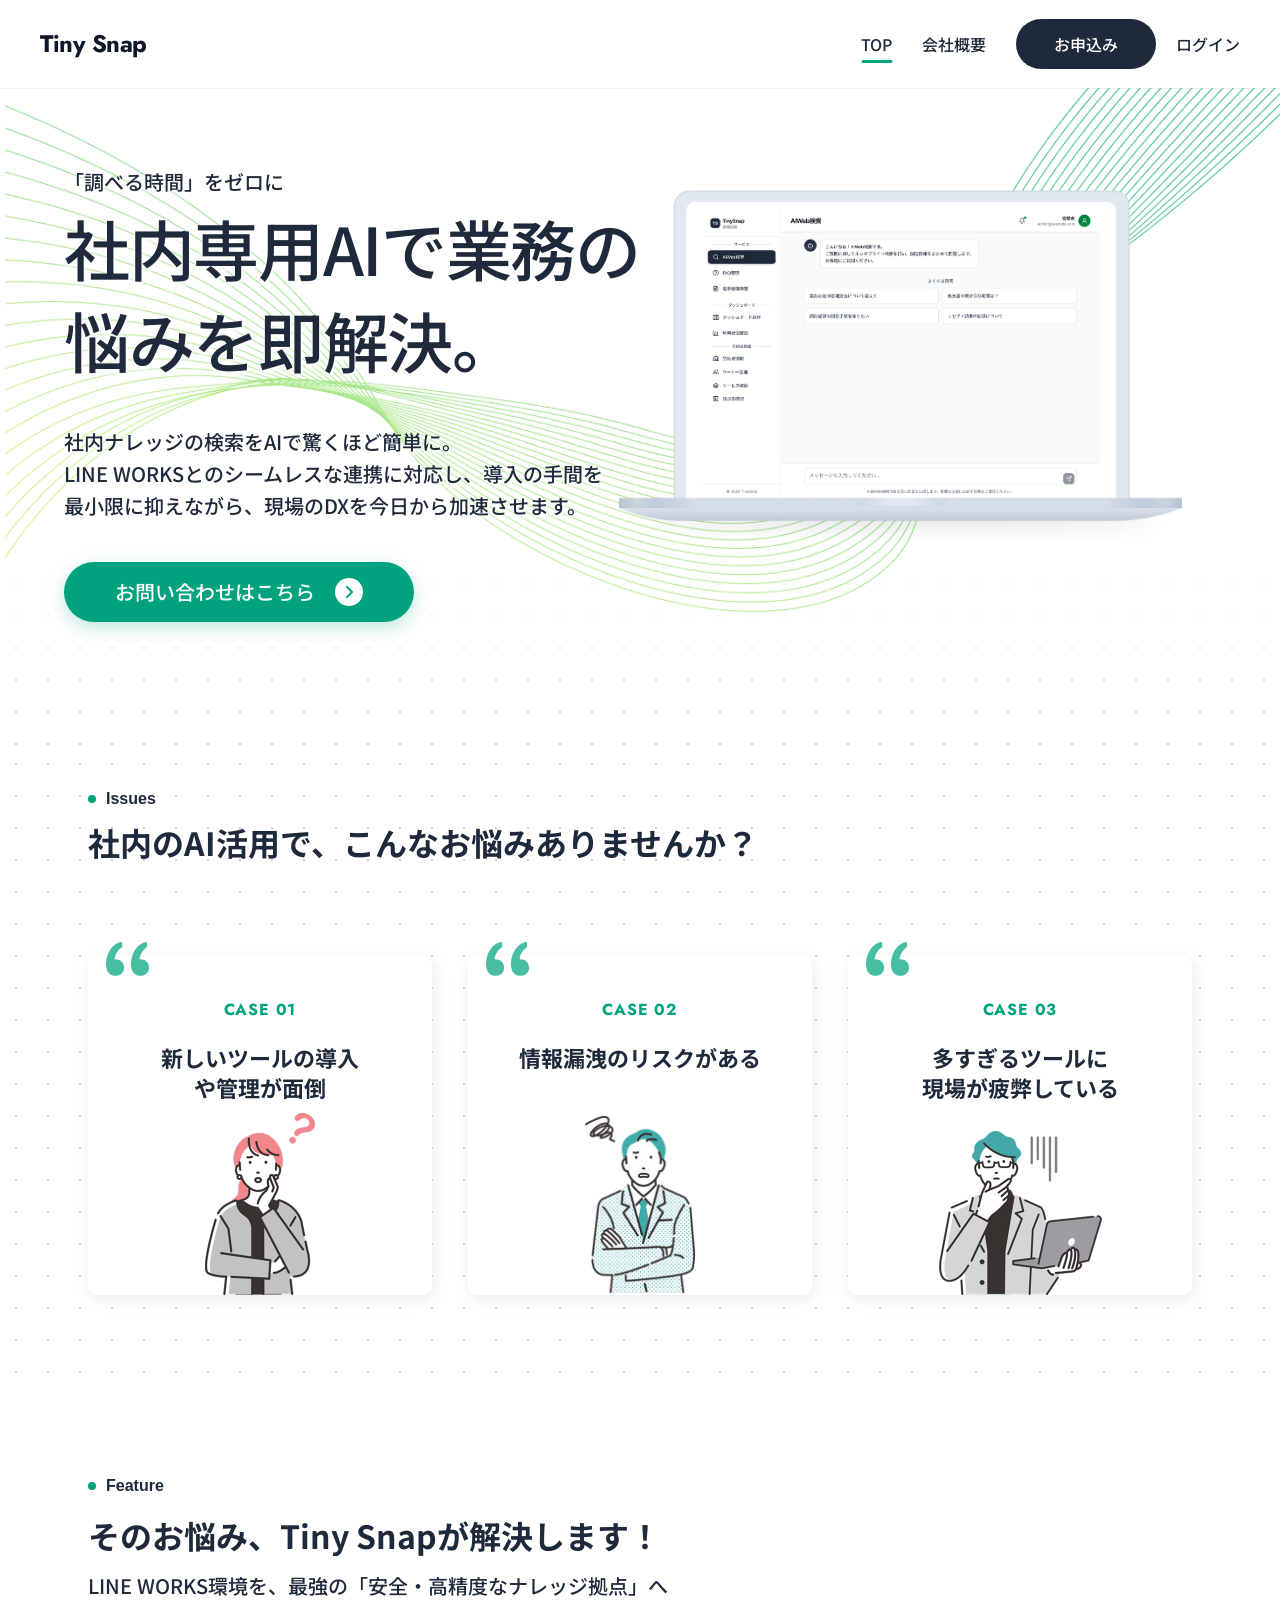
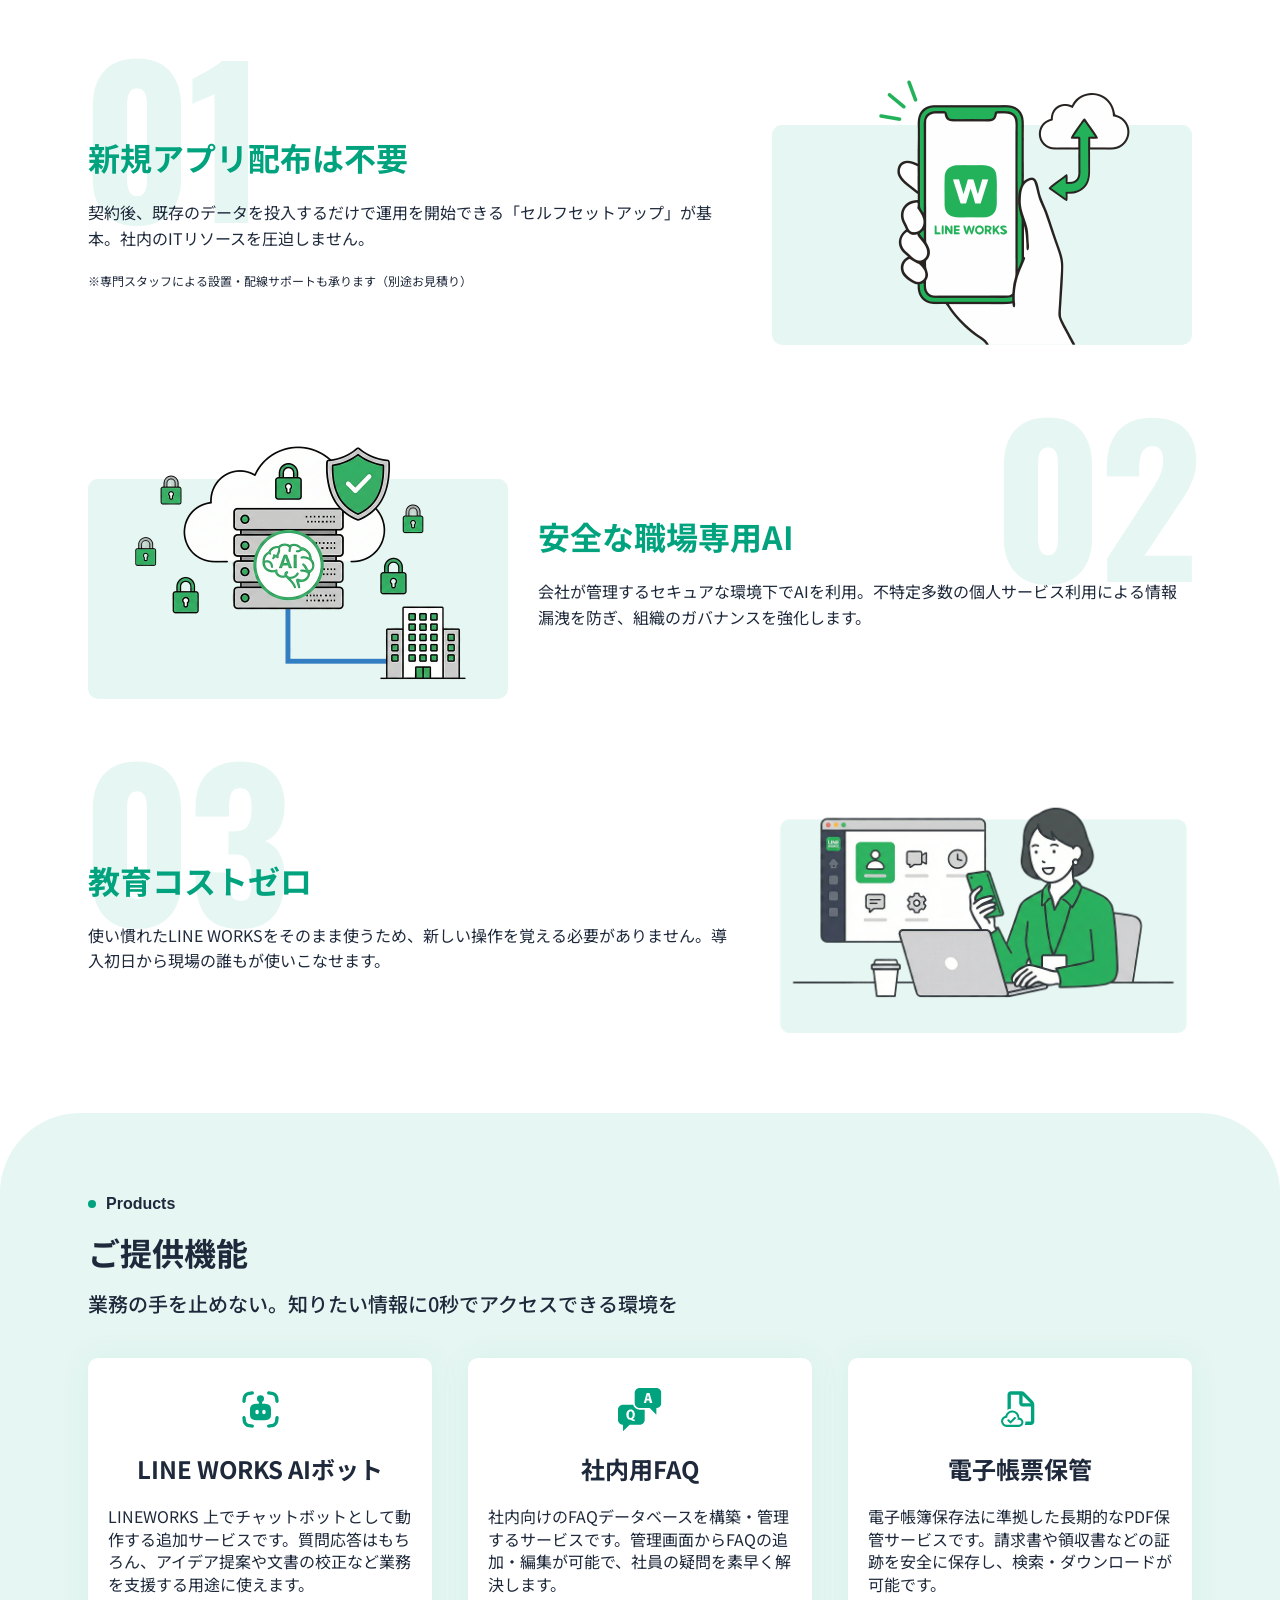
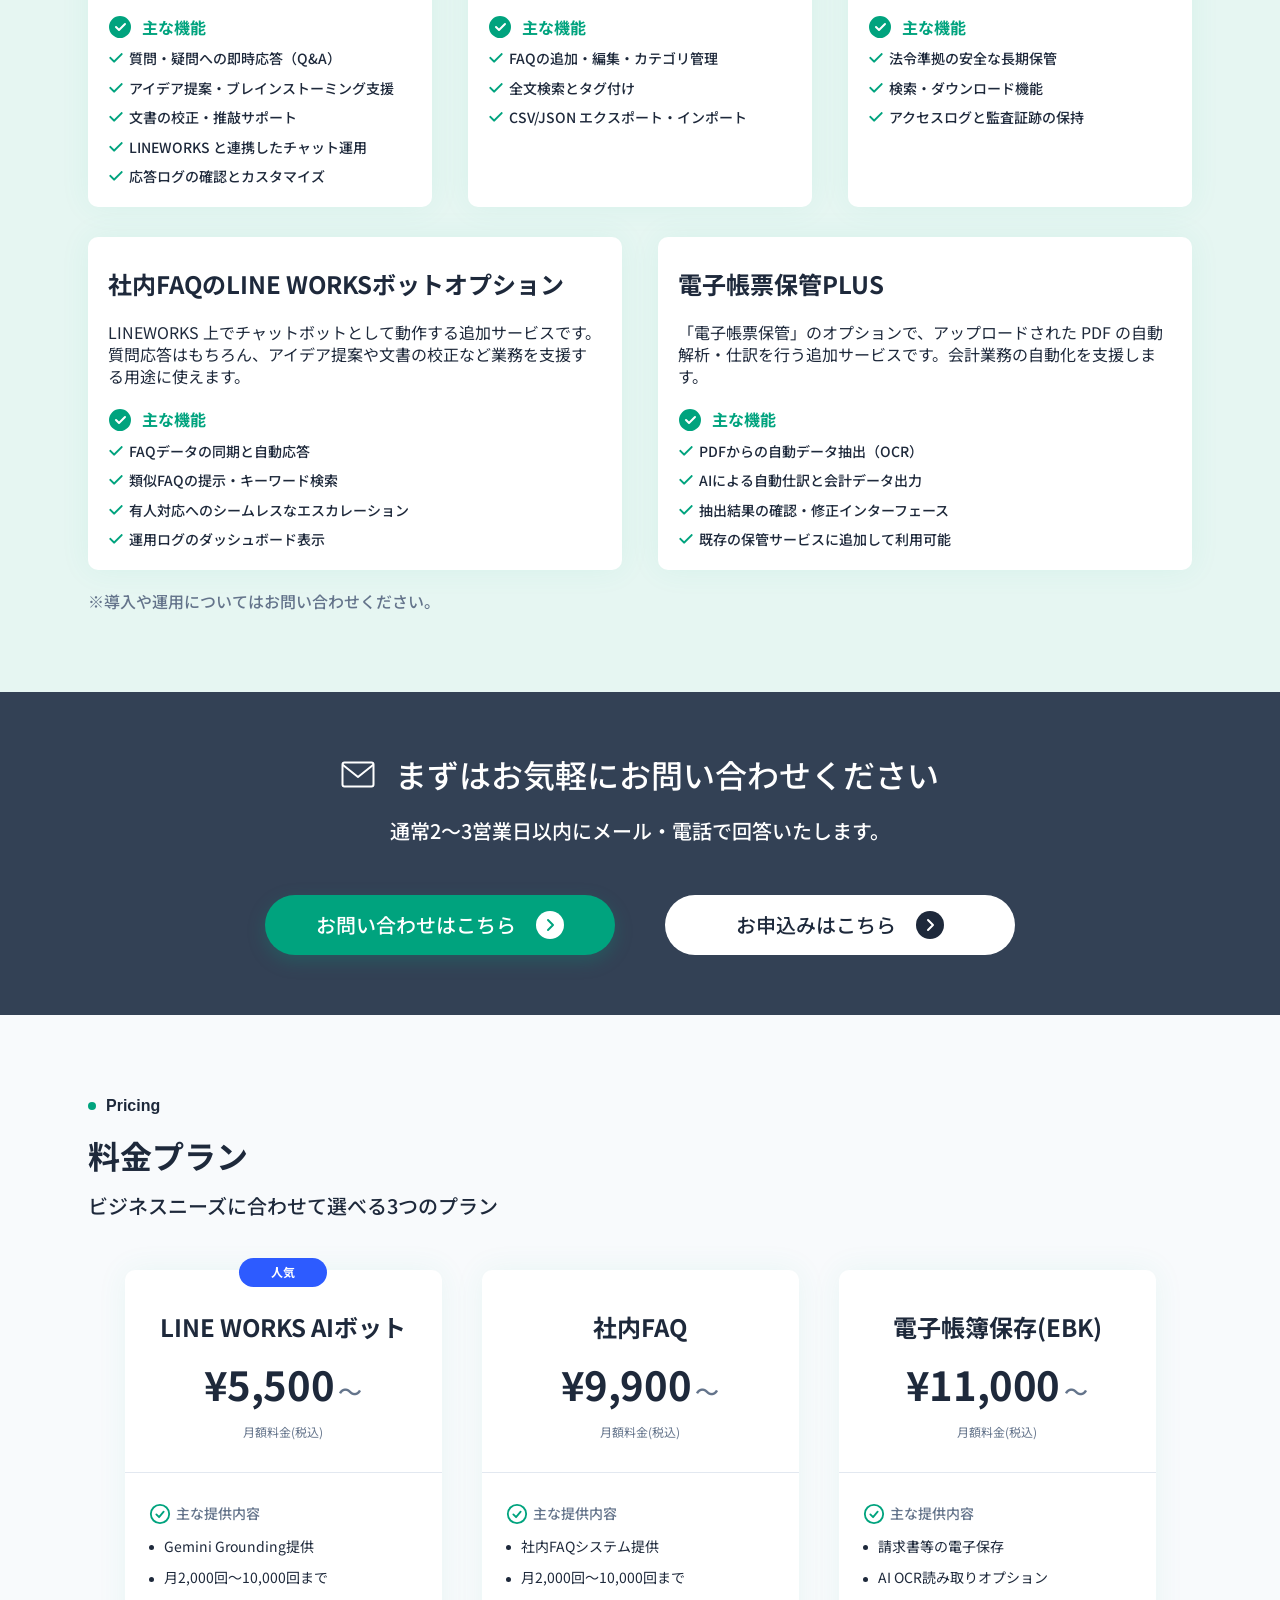
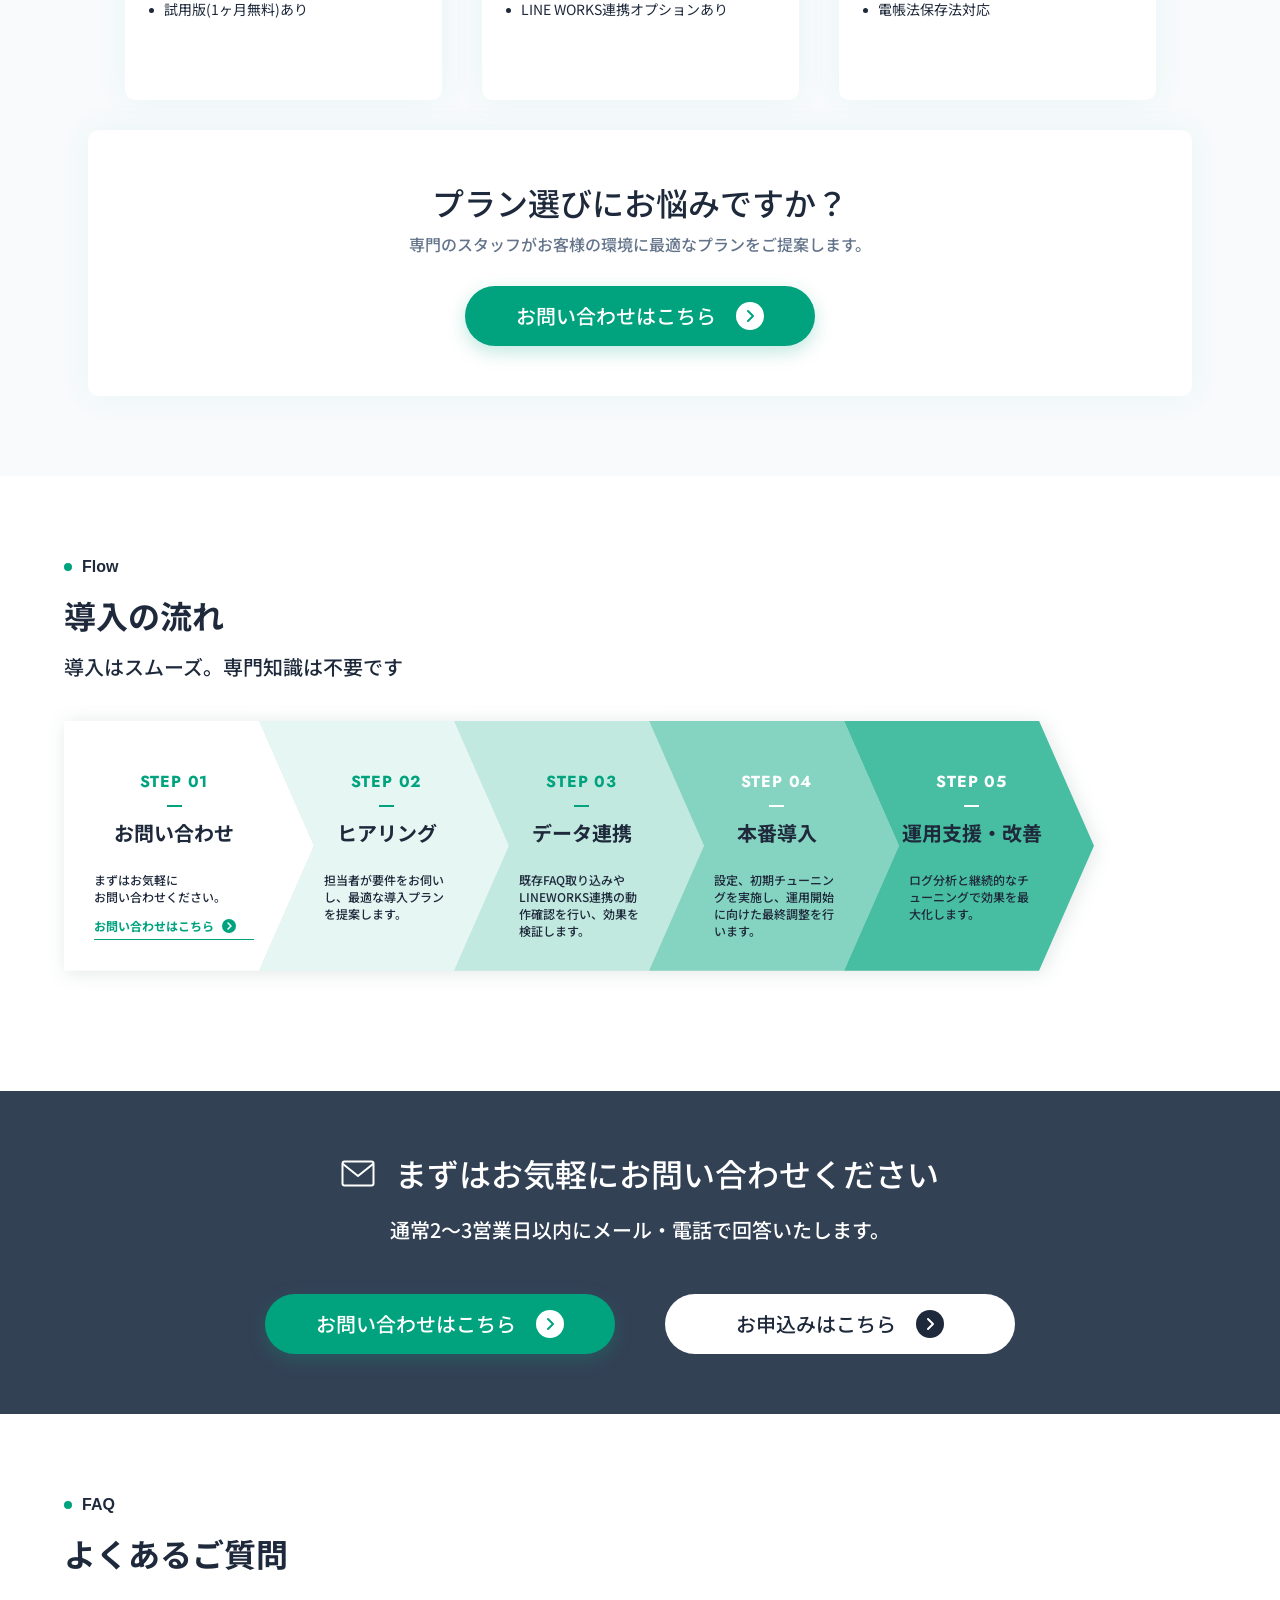
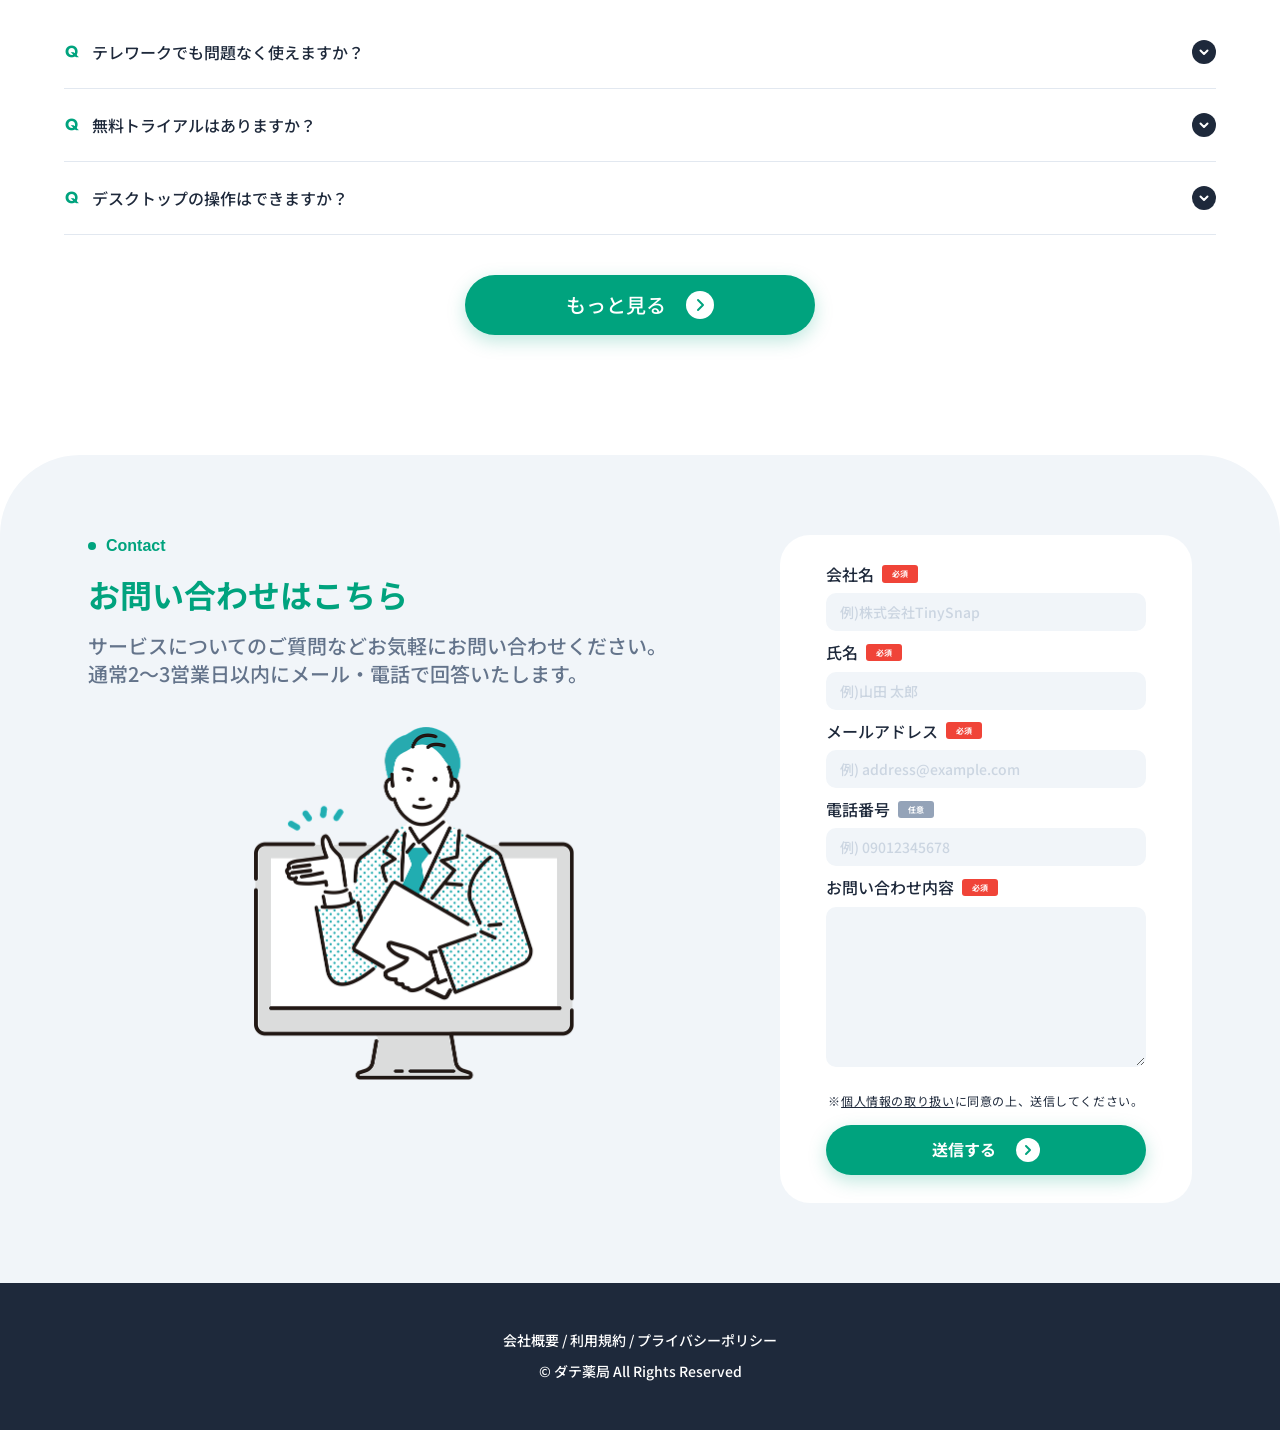
==== index.html @ bbd7457e "Initial commit — Tiny Snap LP & admin mockup - index.html: メインLP（サービスTOP） - company.html: 会社概要 - ter" ====
<!DOCTYPE html>
<html lang="ja">
<head>
  <meta charset="UTF-8">
  <meta name="viewport" content="width=device-width, initial-scale=1.0">
  <title>Tiny Snap | 社内専用AIで業務の悩みを即解決。</title>
  <meta name="description" content="社内ナレッジの検索をAIで驚くほど簡単に。LINE WORKSとのシームレスな連携に対応し、導入の手間を最小限に抑えながら、現場のDXを今日から加速させます。">
  <link rel="preconnect" href="https://fonts.googleapis.com">
  <link rel="preconnect" href="https://fonts.gstatic.com" crossorigin>
  <!-- Noto Sans JP for body, Jost as Futura alternative for the logo -->
  <link href="https://fonts.googleapis.com/css2?family=Jost:wght@500;700&family=Noto+Sans+JP:wght@400;500;700&family=Oswald:wght@700&display=swap" rel="stylesheet">
  <link rel="stylesheet" href="css/style.css">
</head>
<body>
  <header class="site-header">
    <div class="site-header__inner">
      <a href="#top" class="site-header__logo" aria-label="Tiny Snap ホーム">Tiny Snap</a>

      <nav class="site-header__nav" aria-label="グローバルナビゲーション">
        <ul class="site-header__nav-list">
          <li class="site-header__nav-item is-current">
            <a href="#top">TOP</a>
          </li>
          <li class="site-header__nav-item">
            <a href="company.html">会社概要</a>
          </li>
        </ul>

        <div class="site-header__actions">
          <a href="register.html" class="site-header__cta">お申込み</a>
          <a href="#login" class="site-header__login">ログイン</a>
        </div>
      </nav>
    </div>
  </header>

  <main>

    <!-- ==========================================================
         Hero (FV)
         ========================================================== -->
    <section class="hero" id="top" aria-labelledby="hero-heading">
      <div class="hero__bg" aria-hidden="true"></div>

      <img
        class="hero__device"
        src="images/hero-device.png"
        alt="Tiny Snapの管理画面イメージ"
        width="1287"
        height="811"
        loading="eager"
        fetchpriority="high"
      >

      <div class="hero__inner">
        <div class="hero__copy">
          <p class="hero__lead">「調べる時間」をゼロに</p>
          <h1 class="hero__heading" id="hero-heading">
            社内専用AIで業務の<br>悩みを即解決。
          </h1>
        </div>

        <p class="hero__description">
          社内ナレッジの検索をAIで驚くほど簡単に。<br>
          LINE WORKSとのシームレスな連携に対応し、導入の手間を<br>
          最小限に抑えながら、現場のDXを今日から加速させます。
        </p>

        <a href="#contact-form" class="hero__cta">
          <span class="hero__cta-text">お問い合わせはこちら</span>
          <svg class="hero__cta-icon" viewBox="0 0 28 28" fill="none" xmlns="http://www.w3.org/2000/svg" aria-hidden="true">
            <circle cx="14" cy="14" r="14" fill="#FFFFFF"/>
            <path d="M12 9l5 5-5 5" stroke="#00A37E" stroke-width="2" stroke-linecap="round" stroke-linejoin="round"/>
          </svg>
        </a>
      </div>
    </section>


    <!-- ==========================================================
         Issues — お悩み3カード
         ========================================================== -->
    <section class="issues" aria-labelledby="issues-heading">
      <div class="issues__inner">
        <div class="issues__head">
          <p class="section-label"><span class="section-label__dot" aria-hidden="true"></span>Issues</p>
          <h2 class="issues__heading" id="issues-heading">
            社内のAI活用で、こんなお悩みありませんか？
          </h2>
        </div>

        <ul class="issues__list">
          <li class="issue-card">
            <img class="issue-card__quote" src="images/icon-quote.svg" alt="" aria-hidden="true" width="36" height="28">
            <div class="issue-card__body">
              <div class="issue-card__text">
                <p class="issue-card__case">CASE 01</p>
                <p class="issue-card__title">新しいツールの導入<br>や管理が面倒</p>
              </div>
              <img class="issue-card__image" src="images/case01.png" alt="" width="110" height="182" loading="lazy">
            </div>
          </li>

          <li class="issue-card">
            <img class="issue-card__quote" src="images/icon-quote.svg" alt="" aria-hidden="true" width="36" height="28">
            <div class="issue-card__body">
              <div class="issue-card__text">
                <p class="issue-card__case">CASE 02</p>
                <p class="issue-card__title">情報漏洩のリスクがある</p>
              </div>
              <img class="issue-card__image" src="images/case02.png" alt="" width="112" height="180" loading="lazy">
            </div>
          </li>

          <li class="issue-card">
            <img class="issue-card__quote" src="images/icon-quote.svg" alt="" aria-hidden="true" width="36" height="28">
            <div class="issue-card__body">
              <div class="issue-card__text">
                <p class="issue-card__case">CASE 03</p>
                <p class="issue-card__title">多すぎるツールに<br>現場が疲弊している</p>
              </div>
              <img class="issue-card__image issue-card__image--wide" src="images/case03.png" alt="" width="163" height="164" loading="lazy">
            </div>
          </li>
        </ul>
      </div>
    </section>


    <!-- ==========================================================
         Feature — 3つの特徴
         ========================================================== -->
    <section class="feature" aria-labelledby="feature-heading">
      <div class="feature__inner">
        <div class="feature__head">
          <p class="section-label"><span class="section-label__dot" aria-hidden="true"></span>Feature</p>
          <h2 class="feature__heading" id="feature-heading">
            そのお悩み、Tiny Snapが解決します！
          </h2>
          <p class="feature__subheading">
            LINE WORKS環境を、最強の「安全・高精度なナレッジ拠点」へ
          </p>
        </div>

        <ul class="feature__list">
          <!-- 01 — text left, image right -->
          <li class="feature-card">
            <span class="feature-card__num" aria-hidden="true">01</span>
            <div class="feature-card__body">
              <h3 class="feature-card__title">新規アプリ配布は不要</h3>
              <p class="feature-card__text">
                契約後、既存のデータを投入するだけで運用を開始できる「セルフセットアップ」が基本。社内のITリソースを圧迫しません。
              </p>
              <p class="feature-card__note">
                ※専門スタッフによる設置・配線サポートも承ります（別途お見積り）
              </p>
            </div>
            <div class="feature-card__media">
              <img src="images/feature-01.png" alt="LINE WORKSのスマートフォン画面イメージ" loading="lazy">
            </div>
          </li>

          <!-- 02 — image left, text right -->
          <li class="feature-card feature-card--reverse">
            <span class="feature-card__num" aria-hidden="true">02</span>
            <div class="feature-card__media">
              <img src="images/feature-02.png" alt="セキュアな環境で動作するAIのイメージ" loading="lazy">
            </div>
            <div class="feature-card__body">
              <h3 class="feature-card__title">安全な職場専用AI</h3>
              <p class="feature-card__text">
                会社が管理するセキュアな環境下でAIを利用。不特定多数の個人サービス利用による情報漏洩を防ぎ、組織のガバナンスを強化します。
              </p>
            </div>
          </li>

          <!-- 03 — text left, image right -->
          <li class="feature-card">
            <span class="feature-card__num" aria-hidden="true">03</span>
            <div class="feature-card__body">
              <h3 class="feature-card__title">教育コストゼロ</h3>
              <p class="feature-card__text">
                使い慣れたLINE WORKSをそのまま使うため、新しい操作を覚える必要がありません。導入初日から現場の誰もが使いこなせます。
              </p>
            </div>
            <div class="feature-card__media">
              <img src="images/feature-03.png" alt="LINE WORKSを使う女性スタッフのイラスト" loading="lazy">
            </div>
          </li>
        </ul>
      </div>
    </section>


    <!-- ==========================================================
         Products — ご提供機能
         ========================================================== -->
    <section class="products" aria-labelledby="products-heading">
      <div class="products__panel">
        <div class="products__inner">
          <div class="products__head">
            <p class="section-label"><span class="section-label__dot" aria-hidden="true"></span>Products</p>
            <h2 class="products__heading" id="products-heading">ご提供機能</h2>
            <p class="products__subheading">
              業務の手を止めない。知りたい情報に0秒でアクセスできる環境を
            </p>
          </div>

          <div class="products__grid">
            <div class="products__rows">
              <ul class="products__row products__row--top">
                <li class="product-card">
                  <div class="product-card__icon" aria-hidden="true">
                    <img src="images/icon-ai-bot.svg" alt="" width="37" height="37">
                  </div>
                  <div class="product-card__body">
                    <h3 class="product-card__title">LINE WORKS AIボット</h3>
                    <p class="product-card__text">
                      LINEWORKS 上でチャットボットとして動作する追加サービスです。質問応答はもちろん、アイデア提案や文書の校正など業務を支援する用途に使えます。
                    </p>
                  </div>
                  <div class="product-feature">
                    <div class="product-feature__header">
                      <img src="images/icon-park-solid_check-one.svg" class="product-feature__header-icon" alt="" width="24" height="24" aria-hidden="true">
                      <span class="product-feature__label">主な機能</span>
                    </div>
                    <ul class="product-feature__list">
                      <li class="product-feature__item">
                        <img src="images/mingcute_check-fill.svg" class="product-feature__check" alt="" width="16" height="16" aria-hidden="true">
                        <span>質問・疑問への即時応答（Q&amp;A）</span>
                      </li>
                      <li class="product-feature__item">
                        <img src="images/mingcute_check-fill.svg" class="product-feature__check" alt="" width="16" height="16" aria-hidden="true">
                        <span>アイデア提案・ブレインストーミング支援</span>
                      </li>
                      <li class="product-feature__item">
                        <img src="images/mingcute_check-fill.svg" class="product-feature__check" alt="" width="16" height="16" aria-hidden="true">
                        <span>文書の校正・推敲サポート</span>
                      </li>
                      <li class="product-feature__item">
                        <img src="images/mingcute_check-fill.svg" class="product-feature__check" alt="" width="16" height="16" aria-hidden="true">
                        <span>LINEWORKS と連携したチャット運用</span>
                      </li>
                      <li class="product-feature__item">
                        <img src="images/mingcute_check-fill.svg" class="product-feature__check" alt="" width="16" height="16" aria-hidden="true">
                        <span>応答ログの確認とカスタマイズ</span>
                      </li>
                    </ul>
                  </div>
                </li>

                <li class="product-card">
                  <div class="product-card__icon" aria-hidden="true">
                    <img src="images/icon-faq.svg" alt="" width="44" height="44">
                  </div>
                  <div class="product-card__body">
                    <h3 class="product-card__title">社内用FAQ</h3>
                    <p class="product-card__text">
                      社内向けのFAQデータベースを構築・管理するサービスです。管理画面からFAQの追加・編集が可能で、社員の疑問を素早く解決します。
                    </p>
                  </div>
                  <div class="product-feature">
                    <div class="product-feature__header">
                      <img src="images/icon-park-solid_check-one.svg" class="product-feature__header-icon" alt="" width="24" height="24" aria-hidden="true">
                      <span class="product-feature__label">主な機能</span>
                    </div>
                    <ul class="product-feature__list">
                      <li class="product-feature__item">
                        <img src="images/mingcute_check-fill.svg" class="product-feature__check" alt="" width="16" height="16" aria-hidden="true">
                        <span>FAQの追加・編集・カテゴリ管理</span>
                      </li>
                      <li class="product-feature__item">
                        <img src="images/mingcute_check-fill.svg" class="product-feature__check" alt="" width="16" height="16" aria-hidden="true">
                        <span>全文検索とタグ付け</span>
                      </li>
                      <li class="product-feature__item">
                        <img src="images/mingcute_check-fill.svg" class="product-feature__check" alt="" width="16" height="16" aria-hidden="true">
                        <span>CSV/JSON エクスポート・インポート</span>
                      </li>
                    </ul>
                  </div>
                </li>

                <li class="product-card">
                  <div class="product-card__icon" aria-hidden="true">
                    <img src="images/icon-document.svg" alt="" width="44" height="44">
                  </div>
                  <div class="product-card__body">
                    <h3 class="product-card__title">電子帳票保管</h3>
                    <p class="product-card__text">
                      電子帳簿保存法に準拠した長期的なPDF保管サービスです。請求書や領収書などの証跡を安全に保存し、検索・ダウンロードが可能です。
                    </p>
                  </div>
                  <div class="product-feature">
                    <div class="product-feature__header">
                      <img src="images/icon-park-solid_check-one.svg" class="product-feature__header-icon" alt="" width="24" height="24" aria-hidden="true">
                      <span class="product-feature__label">主な機能</span>
                    </div>
                    <ul class="product-feature__list">
                      <li class="product-feature__item">
                        <img src="images/mingcute_check-fill.svg" class="product-feature__check" alt="" width="16" height="16" aria-hidden="true">
                        <span>法令準拠の安全な長期保管</span>
                      </li>
                      <li class="product-feature__item">
                        <img src="images/mingcute_check-fill.svg" class="product-feature__check" alt="" width="16" height="16" aria-hidden="true">
                        <span>検索・ダウンロード機能</span>
                      </li>
                      <li class="product-feature__item">
                        <img src="images/mingcute_check-fill.svg" class="product-feature__check" alt="" width="16" height="16" aria-hidden="true">
                        <span>アクセスログと監査証跡の保持</span>
                      </li>
                    </ul>
                  </div>
                </li>
              </ul>

              <ul class="products__row products__row--bottom">
                <li class="product-card product-card--wide">
                  <div class="product-card__body">
                    <h3 class="product-card__title">社内FAQのLINE WORKSボットオプション</h3>
                    <p class="product-card__text">
                      LINEWORKS 上でチャットボットとして動作する追加サービスです。質問応答はもちろん、アイデア提案や文書の校正など業務を支援する用途に使えます。
                    </p>
                  </div>
                  <div class="product-feature">
                    <div class="product-feature__header">
                      <img src="images/icon-park-solid_check-one.svg" class="product-feature__header-icon" alt="" width="24" height="24" aria-hidden="true">
                      <span class="product-feature__label">主な機能</span>
                    </div>
                    <ul class="product-feature__list">
                      <li class="product-feature__item">
                        <img src="images/mingcute_check-fill.svg" class="product-feature__check" alt="" width="16" height="16" aria-hidden="true">
                        <span>FAQデータの同期と自動応答</span>
                      </li>
                      <li class="product-feature__item">
                        <img src="images/mingcute_check-fill.svg" class="product-feature__check" alt="" width="16" height="16" aria-hidden="true">
                        <span>類似FAQの提示・キーワード検索</span>
                      </li>
                      <li class="product-feature__item">
                        <img src="images/mingcute_check-fill.svg" class="product-feature__check" alt="" width="16" height="16" aria-hidden="true">
                        <span>有人対応へのシームレスなエスカレーション</span>
                      </li>
                      <li class="product-feature__item">
                        <img src="images/mingcute_check-fill.svg" class="product-feature__check" alt="" width="16" height="16" aria-hidden="true">
                        <span>運用ログのダッシュボード表示</span>
                      </li>
                    </ul>
                  </div>
                </li>

                <li class="product-card product-card--wide">
                  <div class="product-card__body">
                    <h3 class="product-card__title">電子帳票保管PLUS</h3>
                    <p class="product-card__text">
                      「電子帳票保管」のオプションで、アップロードされた PDF の自動解析・仕訳を行う追加サービスです。会計業務の自動化を支援します。
                    </p>
                  </div>
                  <div class="product-feature">
                    <div class="product-feature__header">
                      <img src="images/icon-park-solid_check-one.svg" class="product-feature__header-icon" alt="" width="24" height="24" aria-hidden="true">
                      <span class="product-feature__label">主な機能</span>
                    </div>
                    <ul class="product-feature__list">
                      <li class="product-feature__item">
                        <img src="images/mingcute_check-fill.svg" class="product-feature__check" alt="" width="16" height="16" aria-hidden="true">
                        <span>PDFからの自動データ抽出（OCR）</span>
                      </li>
                      <li class="product-feature__item">
                        <img src="images/mingcute_check-fill.svg" class="product-feature__check" alt="" width="16" height="16" aria-hidden="true">
                        <span>AIによる自動仕訳と会計データ出力</span>
                      </li>
                      <li class="product-feature__item">
                        <img src="images/mingcute_check-fill.svg" class="product-feature__check" alt="" width="16" height="16" aria-hidden="true">
                        <span>抽出結果の確認・修正インターフェース</span>
                      </li>
                      <li class="product-feature__item">
                        <img src="images/mingcute_check-fill.svg" class="product-feature__check" alt="" width="16" height="16" aria-hidden="true">
                        <span>既存の保管サービスに追加して利用可能</span>
                      </li>
                    </ul>
                  </div>
                </li>
              </ul>
            </div>

            <p class="products__note">※導入や運用についてはお問い合わせください。</p>
          </div>
        </div>
      </div>
    </section>


    <!-- ==========================================================
         CTA — お問い合わせ / お申込み
         ========================================================== -->
    <section class="cta" id="contact" aria-labelledby="cta-heading">
      <div class="cta__inner">
        <div class="cta__copy">
          <h2 class="cta__heading" id="cta-heading">
            <svg class="cta__heading-icon" viewBox="0 0 34 27" fill="none" xmlns="http://www.w3.org/2000/svg" aria-hidden="true">
              <rect x="1.5" y="1.5" width="31" height="24" rx="2" stroke="#FFFFFF" stroke-width="2"/>
              <path d="M2 4 L17 16 L32 4" stroke="#FFFFFF" stroke-width="2" stroke-linecap="round" stroke-linejoin="round" fill="none"/>
            </svg>
            <span>まずはお気軽に<br class="cta__heading-br">お問い合わせください</span>
          </h2>
          <p class="cta__lead">通常2〜3営業日以内にメール・電話で回答いたします。</p>
        </div>

        <div class="cta__actions">
          <a href="#contact-form" class="cta-button cta-button--primary">
            <span>お問い合わせはこちら</span>
            <svg class="cta-button__icon" viewBox="0 0 28 28" fill="none" xmlns="http://www.w3.org/2000/svg" aria-hidden="true">
              <circle cx="14" cy="14" r="14" fill="#FFFFFF"/>
              <path d="M12 9l5 5-5 5" stroke="#00A37E" stroke-width="2" stroke-linecap="round" stroke-linejoin="round"/>
            </svg>
          </a>
          <a href="register.html" class="cta-button cta-button--secondary">
            <span>お申込みはこちら</span>
            <svg class="cta-button__icon" viewBox="0 0 28 28" fill="none" xmlns="http://www.w3.org/2000/svg" aria-hidden="true">
              <circle cx="14" cy="14" r="14" fill="#1E293B"/>
              <path d="M12 9l5 5-5 5" stroke="#FFFFFF" stroke-width="2" stroke-linecap="round" stroke-linejoin="round"/>
            </svg>
          </a>
        </div>
      </div>
    </section>


    <!-- ==========================================================
         Pricing — 料金プラン
         ========================================================== -->
    <section class="pricing" aria-labelledby="pricing-heading">
      <div class="pricing__inner">
        <div class="pricing__head">
          <p class="section-label"><span class="section-label__dot" aria-hidden="true"></span>Pricing</p>
          <h2 class="pricing__heading" id="pricing-heading">料金プラン</h2>
          <p class="pricing__subheading">ビジネスニーズに合わせて選べる3つのプラン</p>
        </div>

        <div class="pricing__grid">
          <!-- 3 plan cards -->
          <ul class="pricing__cards">
            <li class="plan-card plan-card--popular">
              <span class="plan-card__badge" aria-label="人気プラン">人気</span>
              <div class="plan-card__head">
                <h3 class="plan-card__title">LINE WORKS AIボット</h3>
                <div class="plan-card__price">
                  <span class="plan-card__price-amount">¥5,500</span>
                  <span class="plan-card__price-tilde">〜</span>
                </div>
                <p class="plan-card__price-note">月額料金(税込)</p>
              </div>
              <div class="plan-card__body">
                <p class="plan-card__features-label">
                  <svg viewBox="0 0 24 24" fill="none" xmlns="http://www.w3.org/2000/svg" aria-hidden="true">
                    <circle cx="12" cy="12" r="10" stroke="#00A37E" stroke-width="2"/>
                    <path d="M8 12.5l3 3 5-6" stroke="#00A37E" stroke-width="2" stroke-linecap="round" stroke-linejoin="round"/>
                  </svg>
                  <span>主な提供内容</span>
                </p>
                <ul class="plan-card__features">
                  <li>Gemini Grounding提供</li>
                  <li>月2,000回〜10,000回まで</li>
                  <li>試用版(1ヶ月無料)あり</li>
                </ul>
              </div>
            </li>

            <li class="plan-card">
              <div class="plan-card__head">
                <h3 class="plan-card__title">社内FAQ</h3>
                <div class="plan-card__price">
                  <span class="plan-card__price-amount">¥9,900</span>
                  <span class="plan-card__price-tilde">〜</span>
                </div>
                <p class="plan-card__price-note">月額料金(税込)</p>
              </div>
              <div class="plan-card__body">
                <p class="plan-card__features-label">
                  <svg viewBox="0 0 24 24" fill="none" xmlns="http://www.w3.org/2000/svg" aria-hidden="true">
                    <circle cx="12" cy="12" r="10" stroke="#00A37E" stroke-width="2"/>
                    <path d="M8 12.5l3 3 5-6" stroke="#00A37E" stroke-width="2" stroke-linecap="round" stroke-linejoin="round"/>
                  </svg>
                  <span>主な提供内容</span>
                </p>
                <ul class="plan-card__features">
                  <li>社内FAQシステム提供</li>
                  <li>月2,000回〜10,000回まで</li>
                  <li>LINE WORKS連携オプションあり</li>
                </ul>
              </div>
            </li>

            <li class="plan-card">
              <div class="plan-card__head">
                <h3 class="plan-card__title">電子帳簿保存(EBK)</h3>
                <div class="plan-card__price">
                  <span class="plan-card__price-amount">¥11,000</span>
                  <span class="plan-card__price-tilde">〜</span>
                </div>
                <p class="plan-card__price-note">月額料金(税込)</p>
              </div>
              <div class="plan-card__body">
                <p class="plan-card__features-label">
                  <svg viewBox="0 0 24 24" fill="none" xmlns="http://www.w3.org/2000/svg" aria-hidden="true">
                    <circle cx="12" cy="12" r="10" stroke="#00A37E" stroke-width="2"/>
                    <path d="M8 12.5l3 3 5-6" stroke="#00A37E" stroke-width="2" stroke-linecap="round" stroke-linejoin="round"/>
                  </svg>
                  <span>主な提供内容</span>
                </p>
                <ul class="plan-card__features">
                  <li>請求書等の電子保存</li>
                  <li>AI OCR読み取りオプション</li>
                  <li>電帳法保存法対応</li>
                </ul>
              </div>
            </li>
          </ul>

          <!-- Help / consultation card -->
          <div class="pricing__help">
            <div class="pricing__help-copy">
              <h3 class="pricing__help-heading">プラン選びにお悩みですか？</h3>
              <p class="pricing__help-text">専門のスタッフがお客様の環境に最適なプランをご提案します。</p>
            </div>
            <a href="#contact-form" class="pricing__help-button">
              <span>お問い合わせはこちら</span>
              <svg viewBox="0 0 28 28" fill="none" xmlns="http://www.w3.org/2000/svg" aria-hidden="true">
                <circle cx="14" cy="14" r="14" fill="#FFFFFF"/>
                <path d="M12 9l5 5-5 5" stroke="#00A37E" stroke-width="2" stroke-linecap="round" stroke-linejoin="round"/>
              </svg>
            </a>
          </div>
        </div>
      </div>
    </section>


    <!-- ==========================================================
         Flow — 導入の流れ
         ========================================================== -->
    <section class="flow" aria-labelledby="flow-heading">
      <div class="flow__inner">
        <div class="flow__head">
          <p class="section-label"><span class="section-label__dot" aria-hidden="true"></span>Flow</p>
          <h2 class="flow__heading" id="flow-heading">導入の流れ</h2>
          <p class="flow__subheading">導入はスムーズ。専門知識は不要です</p>
        </div>

        <ol class="flow__steps">
          <li class="flow-step flow-step--first">
            <div class="flow-step__top">
              <p class="flow-step__num">STEP 01</p>
              <span class="flow-step__divider" aria-hidden="true"></span>
              <h3 class="flow-step__title">お問い合わせ</h3>
            </div>
            <div class="flow-step__bottom">
              <p class="flow-step__text">まずはお気軽に<br>お問い合わせください。</p>
              <a class="flow-step__link" href="#contact-form">
                <span>お問い合わせはこちら</span>
                <svg viewBox="0 0 14 14" fill="none" xmlns="http://www.w3.org/2000/svg" aria-hidden="true">
                  <circle cx="7" cy="7" r="7" fill="#00A37E"/>
                  <path d="M6 4l3 3-3 3" stroke="#FFFFFF" stroke-width="1.5" stroke-linecap="round" stroke-linejoin="round"/>
                </svg>
              </a>
            </div>
          </li>

          <li class="flow-step flow-step--02">
            <div class="flow-step__top">
              <p class="flow-step__num">STEP 02</p>
              <span class="flow-step__divider" aria-hidden="true"></span>
              <h3 class="flow-step__title">ヒアリング</h3>
            </div>
            <p class="flow-step__text">担当者が要件をお伺いし、最適な導入プランを提案します。</p>
          </li>

          <li class="flow-step flow-step--03">
            <div class="flow-step__top">
              <p class="flow-step__num">STEP 03</p>
              <span class="flow-step__divider" aria-hidden="true"></span>
              <h3 class="flow-step__title">データ連携</h3>
            </div>
            <p class="flow-step__text">既存FAQ取り込みやLINEWORKS連携の動作確認を行い、効果を検証します。</p>
          </li>

          <li class="flow-step flow-step--04">
            <div class="flow-step__top">
              <p class="flow-step__num">STEP 04</p>
              <span class="flow-step__divider" aria-hidden="true"></span>
              <h3 class="flow-step__title">本番導入</h3>
            </div>
            <p class="flow-step__text">設定、初期チューニングを実施し、運用開始に向けた最終調整を行います。</p>
          </li>

          <li class="flow-step flow-step--05">
            <div class="flow-step__top">
              <p class="flow-step__num">STEP 05</p>
              <span class="flow-step__divider" aria-hidden="true"></span>
              <h3 class="flow-step__title">運用支援・改善</h3>
            </div>
            <p class="flow-step__text">ログ分析と継続的なチューニングで効果を最大化します。</p>
          </li>
        </ol>
      </div>
    </section>


    <!-- ==========================================================
         CTA #2 — 同じパターンを Flow の後にもう一度
         ========================================================== -->
    <section class="cta" aria-labelledby="cta2-heading">
      <div class="cta__inner">
        <div class="cta__copy">
          <h2 class="cta__heading" id="cta2-heading">
            <svg class="cta__heading-icon" viewBox="0 0 34 27" fill="none" xmlns="http://www.w3.org/2000/svg" aria-hidden="true">
              <rect x="1.5" y="1.5" width="31" height="24" rx="2" stroke="#FFFFFF" stroke-width="2"/>
              <path d="M2 4 L17 16 L32 4" stroke="#FFFFFF" stroke-width="2" stroke-linecap="round" stroke-linejoin="round" fill="none"/>
            </svg>
            <span>まずはお気軽に<br class="cta__heading-br">お問い合わせください</span>
          </h2>
          <p class="cta__lead">通常2〜3営業日以内にメール・電話で回答いたします。</p>
        </div>

        <div class="cta__actions">
          <a href="#contact-form" class="cta-button cta-button--primary">
            <span>お問い合わせはこちら</span>
            <svg class="cta-button__icon" viewBox="0 0 28 28" fill="none" xmlns="http://www.w3.org/2000/svg" aria-hidden="true">
              <circle cx="14" cy="14" r="14" fill="#FFFFFF"/>
              <path d="M12 9l5 5-5 5" stroke="#00A37E" stroke-width="2" stroke-linecap="round" stroke-linejoin="round"/>
            </svg>
          </a>
          <a href="register.html" class="cta-button cta-button--secondary">
            <span>お申込みはこちら</span>
            <svg class="cta-button__icon" viewBox="0 0 28 28" fill="none" xmlns="http://www.w3.org/2000/svg" aria-hidden="true">
              <circle cx="14" cy="14" r="14" fill="#1E293B"/>
              <path d="M12 9l5 5-5 5" stroke="#FFFFFF" stroke-width="2" stroke-linecap="round" stroke-linejoin="round"/>
            </svg>
          </a>
        </div>
      </div>
    </section>


    <!-- ==========================================================
         FAQ — よくあるご質問
         ========================================================== -->
    <section class="faq" id="faq" aria-labelledby="faq-heading">
      <div class="faq__inner">
        <div class="faq__head">
          <p class="section-label"><span class="section-label__dot" aria-hidden="true"></span>FAQ</p>
          <h2 class="faq__heading" id="faq-heading">よくあるご質問</h2>
        </div>

        <ul class="faq__list">
          <li class="faq-item">
            <details>
              <summary>
                <span class="faq-item__q" aria-hidden="true">Q</span>
                <span class="faq-item__question">テレワークでも問題なく使えますか？</span>
                <span class="faq-item__toggle" aria-hidden="true">
                  <svg viewBox="0 0 12 12" fill="none" xmlns="http://www.w3.org/2000/svg">
                    <path d="M2.5 4.5l3.5 3.5 3.5-3.5" stroke="#FFFFFF" stroke-width="2" stroke-linecap="round" stroke-linejoin="round"/>
                  </svg>
                </span>
              </summary>
              <div class="faq-item__answer">
                <p>はい、社外のあらゆるネットワーク環境からアクセスでき、テレワーク環境でも問題なくご利用いただけます。</p>
              </div>
            </details>
          </li>

          <li class="faq-item">
            <details>
              <summary>
                <span class="faq-item__q" aria-hidden="true">Q</span>
                <span class="faq-item__question">無料トライアルはありますか？</span>
                <span class="faq-item__toggle" aria-hidden="true">
                  <svg viewBox="0 0 12 12" fill="none" xmlns="http://www.w3.org/2000/svg">
                    <path d="M2.5 4.5l3.5 3.5 3.5-3.5" stroke="#FFFFFF" stroke-width="2" stroke-linecap="round" stroke-linejoin="round"/>
                  </svg>
                </span>
              </summary>
              <div class="faq-item__answer">
                <p>お打ち合わせを実施させていただいたお客様に対して、2週間のトライアル期間をご用意しています。トライアル中の機能制限はなく、TinySnapのすべての機能をご利用いただけます。</p>
              </div>
            </details>
          </li>

          <li class="faq-item">
            <details>
              <summary>
                <span class="faq-item__q" aria-hidden="true">Q</span>
                <span class="faq-item__question">デスクトップの操作はできますか？</span>
                <span class="faq-item__toggle" aria-hidden="true">
                  <svg viewBox="0 0 12 12" fill="none" xmlns="http://www.w3.org/2000/svg">
                    <path d="M2.5 4.5l3.5 3.5 3.5-3.5" stroke="#FFFFFF" stroke-width="2" stroke-linecap="round" stroke-linejoin="round"/>
                  </svg>
                </span>
              </summary>
              <div class="faq-item__answer">
                <p>はい、デスクトップ・モバイルいずれの環境でもご利用いただけます。</p>
              </div>
            </details>
          </li>
        </ul>

        <a href="#" class="faq__more">
          <span>もっと見る</span>
          <svg viewBox="0 0 28 28" fill="none" xmlns="http://www.w3.org/2000/svg" aria-hidden="true">
            <circle cx="14" cy="14" r="14" fill="#FFFFFF"/>
            <path d="M12 9l5 5-5 5" stroke="#00A37E" stroke-width="2" stroke-linecap="round" stroke-linejoin="round"/>
          </svg>
        </a>
      </div>
    </section>


    <!-- ==========================================================
         Contact — お問い合わせフォーム
         ========================================================== -->
    <section class="contact" id="contact-form" aria-labelledby="contact-heading">
      <div class="contact__inner">
        <div class="contact__copy">
          <p class="section-label section-label--brand">
            <span class="section-label__dot" aria-hidden="true"></span>Contact
          </p>
          <h2 class="contact__heading" id="contact-heading">お問い合わせはこちら</h2>
          <p class="contact__lead">
            サービスについてのご質問などお気軽にお問い合わせください。<br>
            通常2〜3営業日以内にメール・電話で回答いたします。
          </p>

          <img
            class="contact__illustration"
            src="images/contact-illustration.png"
            alt=""
            aria-hidden="true"
            loading="lazy"
          >
        </div>

        <form class="contact-form" novalidate>
          <div class="contact-form__fields">
            <div class="form-field">
              <label class="form-field__label" for="contact-company">
                <span>会社名</span>
                <span class="form-field__badge form-field__badge--required">必須</span>
              </label>
              <input
                class="form-field__input"
                type="text"
                id="contact-company"
                name="company"
                placeholder="例)株式会社TinySnap"
                required
              >
            </div>

            <div class="form-field">
              <label class="form-field__label" for="contact-name">
                <span>氏名</span>
                <span class="form-field__badge form-field__badge--required">必須</span>
              </label>
              <input
                class="form-field__input"
                type="text"
                id="contact-name"
                name="name"
                placeholder="例)山田 太郎"
                required
              >
            </div>

            <div class="form-field">
              <label class="form-field__label" for="contact-email">
                <span>メールアドレス</span>
                <span class="form-field__badge form-field__badge--required">必須</span>
              </label>
              <input
                class="form-field__input"
                type="email"
                id="contact-email"
                name="email"
                placeholder="例) address@example.com"
                required
              >
            </div>

            <div class="form-field">
              <label class="form-field__label" for="contact-tel">
                <span>電話番号</span>
                <span class="form-field__badge form-field__badge--optional">任意</span>
              </label>
              <input
                class="form-field__input"
                type="tel"
                id="contact-tel"
                name="tel"
                placeholder="例) 09012345678"
              >
            </div>

            <div class="form-field">
              <label class="form-field__label" for="contact-message">
                <span>お問い合わせ内容</span>
                <span class="form-field__badge form-field__badge--required">必須</span>
              </label>
              <textarea
                class="form-field__input form-field__input--textarea"
                id="contact-message"
                name="message"
                rows="6"
                required
              ></textarea>
            </div>
          </div>

          <div class="contact-form__footer">
            <p class="contact-form__consent">
              ※<a href="privacy.html">個人情報の取り扱い</a>に同意の上、送信してください。
            </p>
            <button class="contact-form__submit" type="submit">
              <span>送信する</span>
              <svg viewBox="0 0 24 24" fill="none" xmlns="http://www.w3.org/2000/svg" aria-hidden="true">
                <circle cx="12" cy="12" r="12" fill="#FFFFFF"/>
                <path d="M10 8l4 4-4 4" stroke="#00A37E" stroke-width="2" stroke-linecap="round" stroke-linejoin="round"/>
              </svg>
            </button>
          </div>
        </form>
      </div>
    </section>

  </main>


  <!-- ==========================================================
       Footer
       ========================================================== -->
  <footer class="site-footer">
    <p class="site-footer__links">
      <a href="company.html">会社概要</a> / <a href="terms.html">利用規約</a> / <a href="privacy.html">プライバシーポリシー</a>
    </p>
    <p class="site-footer__copyright">© ダテ薬局 All Rights Reserved</p>
  </footer>

  <script>
    /* ── お問い合わせフォーム グロウ ── */
    (function () {
      var form = document.querySelector('.contact-form');
      if (!form) return;

      function triggerGlow() {
        form.classList.remove('is-glowing');
        void form.offsetHeight; // アニメーションリセット
        form.classList.add('is-glowing');
        form.addEventListener('animationend', function () {
          form.classList.remove('is-glowing');
        }, { once: true });
      }

      // #contact-form へのリンクをクリックしたらスクロール完了後にグロウ
      document.querySelectorAll('a[href="#contact-form"]').forEach(function (link) {
        link.addEventListener('click', function () {
          setTimeout(triggerGlow, 700); // smooth scroll の完了を待つ
        });
      });

      // ページ読み込み時にハッシュが #contact-form なら即グロウ
      if (window.location.hash === '#contact-form') {
        setTimeout(triggerGlow, 400);
      }
    })();

    /* ── FAQ アコーディオン ── */
    (function () {
      document.querySelectorAll('.faq-item details').forEach(function (details) {
        var summary = details.querySelector('summary');
        var answer  = details.querySelector('.faq-item__answer');
        var busy    = false;

        summary.addEventListener('click', function (e) {
          e.preventDefault();
          if (busy) return;
          busy = true;

          if (details.open) {
            /* ── 閉じる: 1fr → 0fr ── */
            answer.style.gridTemplateRows = '1fr';
            answer.offsetHeight;                    // 強制リフロー（from値を確定）
            answer.style.gridTemplateRows = '0fr';
            answer.addEventListener('transitionend', function onClose(evt) {
              if (evt.propertyName !== 'grid-template-rows') return;
              answer.removeEventListener('transitionend', onClose);
              details.removeAttribute('open');
              answer.style.gridTemplateRows = '';
              busy = false;
            });
          } else {
            /* ── 開く: 0fr → 1fr ── */
            details.setAttribute('open', '');
            answer.style.gridTemplateRows = '0fr';
            answer.offsetHeight;                    // 強制リフロー（from値を確定）
            answer.style.gridTemplateRows = '1fr';
            answer.addEventListener('transitionend', function onOpen(evt) {
              if (evt.propertyName !== 'grid-template-rows') return;
              answer.removeEventListener('transitionend', onOpen);
              answer.style.gridTemplateRows = '';
              busy = false;
            });
          }
        });
      });
    })();
  </script>
</body>
</html>
---- css/style.css ----
/* =========================================================
   Tiny Snap LP — Stylesheet
   ---------------------------------------------------------
   01. Design tokens
   02. Reset / base
   03. Layout helpers
   04. Header
   05. Section label (small "• Issues" style)
   06. Hero (FV)
   07. Issues — お悩み3カード
   08. Feature — 3つの特徴
   09. Products — ご提供機能
   10. CTA — お問い合わせ / お申込み
   11. Pricing — 料金プラン
   12. Flow — 導入の流れ
   13. FAQ — よくあるご質問
   14. Contact — お問い合わせフォーム
   15. Footer
   ========================================================= */


/* 01. Design tokens
   --------------------------------------------------------- */
:root {
  /* Colors (from Figma) */
  --color-gray-900: #0F172A;   /* Logo / 主要テキスト */
  --color-gray-800: #1E293B;   /* ナビテキスト / CTA背景 */
  --color-gray-700: #334155;   /* CTAセクション背景 */
  --color-brand-500: #00A37E;  /* アクセント(下線・ホバー) */
  --color-white: #FFFFFF;

  /* Typography */
  --font-jp: "Noto Sans JP", "Hiragino Kaku Gothic ProN", "Yu Gothic", sans-serif;
  --font-display: "Jost", "Futura", "Trebuchet MS", "Century Gothic", sans-serif;
  /* DIN Condensed — macOSにシステムフォントとして同梱。
     未対応OS(Windows等)向けに Oswald(Google Fonts)等をフォールバック。 */
  --font-condensed: "DIN Condensed", "DIN Alternate", "Oswald", "Arial Narrow", "Helvetica Neue", sans-serif;

  /* Brand additional */
  --color-brand-50: #E6F6F2;
  --color-brand-600: #008C6D;
  --color-bg-soft: #F8FAFC;
  --color-accent-500: #2D5BFF;     /* "人気" badge */
  --color-gray-500: #64748B;       /* muted text */
  --color-border-light: #E2E8F0;   /* card divider */
  --color-brand-100: #C2E9E0;
  --color-brand-200: #85D3C1;
  --color-brand-300: #47BDA1;
  --color-gray-600: #475569;
  --color-gray-400: #94A3B8;       /* "任意" badge */
  --color-gray-300: #CBD5E1;       /* placeholder text */
  --color-gray-100: #F1F5F9;       /* form input bg / contact section bg */
  --color-error-500: #F04438;      /* "必須" badge */

  /* Layout */
  --container-width: 1200px;
  --container-padding-x: 24px;

  /* Header */
  --header-height: 88px;
  --header-bg: var(--color-white);
}


/* 02. Reset / base
   --------------------------------------------------------- */
*,
*::before,
*::after {
  box-sizing: border-box;
}

html {
  -webkit-text-size-adjust: 100%;
  scroll-behavior: smooth;
}

body {
  margin: 0;
  font-family: var(--font-jp);
  font-size: 16px;
  line-height: 1.6;
  color: var(--color-gray-900);
  background: var(--color-white);
  -webkit-font-smoothing: antialiased;
  -moz-osx-font-smoothing: grayscale;
}

a {
  color: inherit;
  text-decoration: none;
}

ul {
  margin: 0;
  padding: 0;
  list-style: none;
}

button,
input,
select,
textarea {
  font: inherit;
  color: inherit;
}

img,
svg {
  display: block;
  max-width: 100%;
  height: auto;
}


/* 03. Layout helpers
   --------------------------------------------------------- */
.container {
  width: 100%;
  max-width: var(--container-width);
  margin-inline: auto;
  padding-inline: var(--container-padding-x);
}


/* 04. Header
   --------------------------------------------------------- */
.site-header {
  position: sticky;
  top: 0;
  z-index: 100;
  width: 100%;
  height: var(--header-height);
  background: var(--header-bg);
  display: flex;
  align-items: center;
  justify-content: center;
  padding-inline: var(--container-padding-x);
  box-shadow: 0 1px 0 rgba(0, 0, 0, 0.06);
}

.site-header__inner {
  width: 100%;
  max-width: var(--container-width);
  display: flex;
  align-items: center;
  gap: 120px;
}

/* Logo */
.site-header__logo {
  font-family: var(--font-display);
  font-weight: 700;
  font-size: 24px;
  line-height: 1.4;
  letter-spacing: -0.02em;
  color: var(--color-gray-900);
  white-space: nowrap;
  flex-shrink: 0;
}

/* Nav wrapper */
.site-header__nav {
  flex: 1;
  display: flex;
  align-items: center;
  justify-content: flex-end;
  gap: 20px;
}

/* Nav list */
.site-header__nav-list {
  display: flex;
  align-items: center;
  gap: 10px;
}

.site-header__nav-item > a {
  display: inline-flex;
  align-items: center;
  justify-content: center;
  position: relative;
  padding: 20px 10px;
  font-size: 16px;
  font-weight: 500;
  line-height: 1.4;
  color: var(--color-gray-800);
  border-radius: 50px;
  white-space: nowrap;
  transition: color 0.2s ease;
}

.site-header__nav-item > a:hover,
.site-header__nav-item > a:focus-visible {
  color: var(--color-brand-500);
}

/* Active nav item — green underline */
.site-header__nav-item.is-current > a::after {
  content: "";
  position: absolute;
  left: 50%;
  bottom: 12px;
  transform: translateX(-50%);
  width: 31px;
  height: 3px;
  background: var(--color-brand-500);
  border-radius: 2px;
}

/* Actions (CTA + login) */
.site-header__actions {
  display: flex;
  align-items: center;
  gap: 20px;
}

.site-header__cta {
  display: inline-flex;
  align-items: center;
  justify-content: center;
  width: 140px;
  height: 50px;
  padding-inline: 40px;
  background: var(--color-gray-800);
  color: var(--color-white);
  font-size: 16px;
  font-weight: 500;
  line-height: 1.4;
  border-radius: 50px;
  white-space: nowrap;
  transition: background-color 0.2s ease, transform 0.2s ease;
}

.site-header__cta:hover,
.site-header__cta:focus-visible {
  background: var(--color-gray-900);
  transform: translateY(-1px);
}

.site-header__login {
  font-size: 16px;
  font-weight: 500;
  line-height: 1.4;
  color: var(--color-gray-800);
  white-space: nowrap;
  transition: color 0.2s ease;
}

.site-header__login:hover,
.site-header__login:focus-visible {
  color: var(--color-brand-500);
}


/* 05. Section label (small "• Issues" style)
   --------------------------------------------------------- */
.section-label {
  display: inline-flex;
  align-items: center;
  gap: 10px;
  margin: 0;
  font-family: "Arial", "Helvetica", sans-serif;
  font-weight: 700;
  font-size: 16px;
  line-height: 1.4;
  color: var(--color-gray-800);
}

.section-label__dot {
  width: 8px;
  height: 8px;
  border-radius: 50%;
  background: var(--color-brand-500);
  flex-shrink: 0;
}

/* Variant — green text (used in Contact section) */
.section-label--brand {
  color: var(--color-brand-500);
}


/* 06. Hero (FV)
   --------------------------------------------------------- */
.hero {
  position: relative;
  width: 100%;
  /* hero height = wave height minus the 100px top-shift, floor at 660px */
  min-height: max(660px, calc(100vw * 672 / 1378 - 100px));
  padding-block: 80px 0;
  background: var(--color-white);
  isolation: isolate;
  overflow: hidden;
}

/* Full-bleed background container */
.hero__bg {
  position: absolute;
  top: 0;
  left: 50%;
  transform: translateX(-50%);
  width: 100vw;
  height: calc(100% + 80px);
  z-index: -1;
  pointer-events: none;
}

/* Dot pattern in the hero — invisible at the top, denser toward the
   bottom so it visually merges with the Issues section dots. */
.hero__bg::after {
  content: "";
  position: absolute;
  inset: 0;
  background-image: radial-gradient(circle, rgba(15, 23, 42, 0.22) 1px, transparent 1.5px);
  background-size: 32px 32px;
  -webkit-mask-image: linear-gradient(to bottom, transparent 0%, transparent 55%, #000 88%, #000 100%);
          mask-image: linear-gradient(to bottom, transparent 0%, transparent 55%, #000 88%, #000 100%);
  z-index: 1;
}

/* Decorative wave — fills the full viewport width so no edge is clipped */
.hero__bg::before {
  content: "";
  position: absolute;
  top: -100px;
  left: 0;
  width: 100%;
  aspect-ratio: 1378 / 672;
  background-image: url("../images/wave-mask.png");
  background-repeat: no-repeat;
  background-size: 100% 100%;
  z-index: 2;
}

.hero__inner {
  position: relative;
  z-index: 3;
  width: 100%;
  max-width: var(--container-width);
  margin-inline: auto;
  padding-inline: var(--container-padding-x);
  display: flex;
  flex-direction: column;
  align-items: flex-start;
  gap: 40px;
}

/* Macbook device mockup */
.hero__device {
  position: absolute;
  top: 50%;
  right: calc(-8vw + 200px);
  transform: translateY(calc(-50% - 50px));
  width: clamp(460px, 44vw, 700px);
  height: auto;
  z-index: 2;
  pointer-events: none;
  user-select: none;
}

.hero__copy {
  display: flex;
  flex-direction: column;
  gap: 5px;
  max-width: 620px;
}

.hero__lead {
  margin: 0;
  font-size: 20px;
  font-weight: 500;
  line-height: 1.4;
  color: var(--color-gray-800);
  text-shadow: 1px 1px 2px #fff, 0 4px 4px #fff;
}

.hero__heading {
  margin: 0;
  font-family: var(--font-jp);
  font-weight: 500;
  font-size: 66px;
  line-height: 1.4;
  letter-spacing: -0.02em;
  color: var(--color-gray-800);
  text-shadow: 1px 1px 2px #fff, 0 4px 4px #fff;
}

.hero__description {
  margin: 0;
  max-width: 620px;
  font-size: 20px;
  font-weight: 500;
  line-height: 1.6;
  color: var(--color-gray-800);
  text-shadow: 1px 1px 2px #fff, 0 4px 4px #fff;
}

.hero__cta {
  display: inline-flex;
  align-items: center;
  justify-content: center;
  gap: 20px;
  width: 350px;
  padding: 16px 24px;
  background: var(--color-brand-500);
  color: var(--color-white);
  font-size: 20px;
  font-weight: 500;
  line-height: 1.4;
  border-radius: 50px;
  box-shadow: 0 6px 18px rgba(0, 163, 126, 0.25);
  transition: transform 0.2s ease, box-shadow 0.2s ease, background-color 0.2s ease;
}

.hero__cta:hover,
.hero__cta:focus-visible {
  background: #008f6e;
  transform: translateY(-2px);
  box-shadow: 0 10px 22px rgba(0, 163, 126, 0.35);
}

.hero__cta-icon {
  width: 28px;
  height: 28px;
  flex-shrink: 0;
}


/* 07. Issues — お悩み3カード
   --------------------------------------------------------- */
.issues {
  position: relative;
  padding-block: 40px 100px;
  background-color: var(--color-white);
  /* Dot pattern covering the full section — same dots as hero bottom
     so they read as one continuous field. Wider spacing for an airy feel. */
  background-image: radial-gradient(circle, rgba(15, 23, 42, 0.22) 1px, transparent 1.5px);
  background-size: 32px 32px;
  background-position: 0 0;
  display: flex;
  justify-content: center;
  isolation: isolate;
}

.issues__inner {
  position: relative;
  z-index: 1;
  width: 100%;
  max-width: 1152px;
  padding-inline: var(--container-padding-x);
  display: flex;
  flex-direction: column;
  align-items: center;
  gap: 40px;
}

.issues__head {
  width: 100%;
  display: flex;
  flex-direction: column;
  gap: 10px;
  align-items: flex-start;
}

.issues__heading {
  margin: 0;
  font-size: 32px;
  font-weight: 700;
  line-height: 1.4;
  color: var(--color-gray-800);
}

.issues__list {
  display: grid;
  grid-template-columns: repeat(3, 1fr);
  gap: 36px;
  width: 100%;
}

/* Card */
.issue-card {
  position: relative;
  padding-top: 50px; /* room for the decorative quote */
}

.issue-card__quote {
  position: absolute;
  top: 37px;
  left: 18px;
  width: 44px;
  height: auto;
  z-index: 1;
  user-select: none;
  pointer-events: none;
}

.issue-card__body {
  position: relative;
  height: 340px;
  background: var(--color-white);
  border-radius: 10px;
  box-shadow: 2px 4px 15px rgba(179, 197, 193, 0.3);
  padding: 0 20px;
  display: flex;
  flex-direction: column;
  align-items: center;
  overflow: hidden;
}

/* Text group — takes remaining height and centers content vertically */
.issue-card__text {
  height: 158px;
  flex-shrink: 0;
  display: flex;
  flex-direction: column;
  align-items: center;
  justify-content: flex-start;
  padding-top: 44px;
  gap: 20px;
  text-align: center;
}

.issue-card__case {
  margin: 0;
  font-family: var(--font-display);
  font-weight: 700;
  font-size: 16px;
  line-height: 1.4;
  color: var(--color-brand-500);
  letter-spacing: 0.05em;
}

.issue-card__title {
  margin: 0;
  font-size: 22px;
  font-weight: 700;
  line-height: 1.4;
  color: var(--color-gray-800);
}

/* Illustration — sits flush at the card bottom (no bottom padding, overflow: hidden clips it) */
.issue-card__image {
  display: block;
  width: 110px;
  height: 182px;
  object-fit: contain;
  flex-shrink: 0;
  margin-top: auto;
}

.issue-card__image--wide {
  width: 163px;
  height: 164px;
}


/* 08. Feature — 3つの特徴
   --------------------------------------------------------- */
.feature {
  background: var(--color-white);
  padding-block: 80px;
  display: flex;
  justify-content: center;
}

.feature__inner {
  width: 100%;
  max-width: 1152px;
  padding-inline: var(--container-padding-x);
  display: flex;
  flex-direction: column;
  gap: 40px;
}

.feature__head {
  display: flex;
  flex-direction: column;
  gap: 15px;
  align-items: flex-start;
}

.feature__heading {
  margin: 0;
  font-size: 32px;
  font-weight: 700;
  line-height: 1.4;
  color: var(--color-gray-800);
}

.feature__subheading {
  margin: 0;
  font-size: 20px;
  font-weight: 500;
  line-height: 1.4;
  color: var(--color-gray-800);
}

.feature__list {
  display: flex;
  flex-direction: column;
  gap: 60px;
  list-style: none;
  padding: 0;
  margin: 0;
}

/* Card layout — 2 columns: text + image, bottom-aligned so the title
   sits on the lower portion of the giant decorative number that's
   layered behind it. Reverse class swaps the columns. */
.feature-card {
  position: relative;
  display: grid;
  grid-template-columns: minmax(0, 1fr) 420px;
  align-items: center;
  gap: 30px;
  padding-top: 40px;
  isolation: isolate;
}

.feature-card--reverse {
  grid-template-columns: 420px minmax(0, 1fr);
}

/* Decorative big number — DIN Condensed. Positioned absolutely so the
   title intersects the lower half of the digit. */
.feature-card__num {
  position: absolute;
  top: 50%;
  transform: translateY(-80%);
  left: -6px;
  font-family: var(--font-condensed);
  font-weight: 700;
  font-size: 200px;
  line-height: 1;
  letter-spacing: -0.02em;
  color: var(--color-brand-50);
  user-select: none;
  pointer-events: none;
  z-index: -1;
}

.feature-card--reverse .feature-card__num {
  left: auto;
  right: -6px;
  transform: translateY(-80%);
}

/* Text body — bottom-aligned via grid so title overlaps number's
   lower curve. No internal top padding needed. */
.feature-card__body {
  display: flex;
  flex-direction: column;
  gap: 20px;
}

.feature-card__title {
  margin: 0;
  font-size: 32px;
  font-weight: 700;
  line-height: 1.4;
  color: var(--color-brand-500);
}

.feature-card__text {
  margin: 0;
  font-size: 16px;
  font-weight: 400;
  line-height: 1.6;
  color: var(--color-gray-800);
}

.feature-card__note {
  margin: 0;
  font-size: 12px;
  font-weight: 400;
  line-height: 1.6;
  color: var(--color-gray-800);
}

/* Image area */
.feature-card__media {
  display: block;
}

.feature-card__media img {
  display: block;
  width: 100%;
  height: auto;
  border-radius: 10px;
}


/* 09. Products — ご提供機能
   --------------------------------------------------------- */
.products {
  /* The area visible above the rounded panel — matches the
     Feature section's white so the transition feels seamless. */
  background: var(--color-white);
  display: flex;
  justify-content: center;
}

.products__panel {
  /* Full-bleed panel — spans the entire viewport width, with only
     the top corners rounded. */
  width: 100%;
  background: var(--color-brand-50);
  border-top-left-radius: 80px;
  border-top-right-radius: 80px;
  padding-block: 80px;
  display: flex;
  justify-content: center;
}

.products__inner {
  width: 100%;
  max-width: 1152px;
  padding-inline: var(--container-padding-x);
  display: flex;
  flex-direction: column;
  gap: 40px;
}

.products__head {
  display: flex;
  flex-direction: column;
  gap: 15px;
  align-items: flex-start;
}

.products__heading {
  margin: 0;
  font-size: 32px;
  font-weight: 700;
  line-height: 1.4;
  color: var(--color-gray-800);
}

.products__subheading {
  margin: 0;
  font-size: 20px;
  font-weight: 500;
  line-height: 1.4;
  color: var(--color-gray-800);
}

.products__grid {
  display: flex;
  flex-direction: column;
  gap: 20px;
}

.products__rows {
  display: flex;
  flex-direction: column;
  gap: 30px;
}

.products__row {
  list-style: none;
  margin: 0;
  padding: 0;
  display: flex;
  gap: 36px;
  width: 100%;
}

.products__row--top {
  justify-content: flex-start;
}

.products__row--bottom {
  justify-content: center;
}

/* Card */
.product-card {
  flex: 1;
  background: var(--color-white);
  border-radius: 10px;
  box-shadow: 0 0 30px 0 rgba(52, 190, 159, 0.08);
  padding: 30px 20px 20px;
  display: flex;
  flex-direction: column;
  align-items: center;
  justify-content: flex-start;
  gap: 20px;
}

/* Wide card — bottom row */
.product-card--wide {
  align-items: flex-start;
}

.product-card--wide .product-card__title {
  text-align: left;
}

.product-card__icon {
  display: inline-flex;
  align-items: center;
  justify-content: center;
  height: 44px;
  flex-shrink: 0;
}

.product-card__icon img,
.product-card__icon svg {
  display: block;
  width: auto;
  height: 44px;
}

/* The first card's AI bot icon is slightly smaller per Figma (37px) */
.products__row--top .product-card:first-child .product-card__icon img,
.products__row--top .product-card:first-child .product-card__icon svg {
  height: 37px;
}

.product-card__body {
  width: 100%;
  display: flex;
  flex-direction: column;
  gap: 20px;
}

.product-card__title {
  margin: 0;
  font-size: 24px;
  font-weight: 700;
  line-height: 1.4;
  color: var(--color-gray-800);
  text-align: center;
  width: 100%;
}

.product-card__text {
  margin: 0;
  font-size: 16px;
  font-weight: 400;
  line-height: 1.4;
  color: var(--color-gray-800);
}

/* Feature checklist */
.product-feature {
  display: flex;
  flex-direction: column;
  gap: 10px;
  width: 100%;
}

.product-feature__header {
  display: flex;
  align-items: center;
  gap: 10px;
}

.product-feature__header-icon {
  flex-shrink: 0;
  display: block;
}

.product-feature__label {
  font-size: 16px;
  font-weight: 700;
  line-height: 1.4;
  color: var(--color-brand-500);
}

.product-feature__list {
  list-style: none;
  margin: 0;
  padding: 0;
  display: flex;
  flex-direction: column;
  gap: 10px;
  width: 100%;
}

.product-feature__item {
  display: flex;
  align-items: flex-start;
  gap: 5px;
}

.product-feature__check {
  width: 16px;
  height: 16px;
  flex-shrink: 0;
  margin-top: 1px;
}

.product-feature__item span {
  flex: 1;
  font-size: 14px;
  font-weight: 500;
  line-height: 1.4;
  color: var(--color-gray-800);
}

/* Note */
.products__note {
  margin: 0;
  font-size: 16px;
  font-weight: 500;
  line-height: 1.4;
  color: var(--color-gray-500);
}


/* 10. CTA — お問い合わせ / お申込み
   --------------------------------------------------------- */
/* デスクトップでは CTA見出しの <br> を非表示 */
.cta__heading-br {
  display: none;
}

.cta {
  background: var(--color-gray-700);
  padding-block: 60px;
  display: flex;
  justify-content: center;
}

.cta__inner {
  width: 100%;
  max-width: var(--container-width);
  padding-inline: var(--container-padding-x);
  display: flex;
  flex-direction: column;
  align-items: center;
  gap: 50px;
}

.cta__copy {
  display: flex;
  flex-direction: column;
  align-items: center;
  gap: 20px;
  text-align: center;
}

.cta__heading {
  margin: 0;
  display: inline-flex;
  align-items: center;
  gap: 20px;
  font-size: 32px;
  font-weight: 500;
  line-height: 1.4;
  color: var(--color-white);
}

.cta__heading-icon {
  width: 34px;
  height: 27px;
  flex-shrink: 0;
}

.cta__lead {
  margin: 0;
  font-size: 20px;
  font-weight: 500;
  line-height: 1.4;
  color: var(--color-white);
}

.cta__actions {
  display: flex;
  align-items: center;
  gap: 50px;
  flex-wrap: wrap;
  justify-content: center;
}

/* Pill button — shared shape */
.cta-button {
  display: inline-flex;
  align-items: center;
  justify-content: center;
  gap: 20px;
  width: 350px;
  padding-block: 16px;
  border-radius: 50px;
  font-size: 20px;
  font-weight: 500;
  line-height: 1.4;
  white-space: nowrap;
  transition: transform 0.2s ease, box-shadow 0.2s ease, background-color 0.2s ease;
}

.cta-button__icon {
  width: 28px;
  height: 28px;
  flex-shrink: 0;
}

/* Primary — green */
.cta-button--primary {
  background: var(--color-brand-500);
  color: var(--color-white);
  box-shadow: 0 6px 18px rgba(0, 163, 126, 0.25);
}

.cta-button--primary:hover,
.cta-button--primary:focus-visible {
  background: #008f6e;
  transform: translateY(-2px);
  box-shadow: 0 10px 22px rgba(0, 163, 126, 0.35);
}

/* Secondary — white */
.cta-button--secondary {
  background: var(--color-white);
  color: var(--color-gray-800);
}

.cta-button--secondary:hover,
.cta-button--secondary:focus-visible {
  background: #f1f5f9;
  transform: translateY(-2px);
  box-shadow: 0 10px 22px rgba(0, 0, 0, 0.18);
}


/* 11. Pricing — 料金プラン
   --------------------------------------------------------- */
.pricing {
  background: var(--color-bg-soft);
  padding-block: 80px;
  display: flex;
  justify-content: center;
}

.pricing__inner {
  width: 100%;
  max-width: 1152px;
  padding-inline: var(--container-padding-x);
  display: flex;
  flex-direction: column;
  gap: 50px;
}

.pricing__head {
  display: flex;
  flex-direction: column;
  gap: 15px;
  align-items: flex-start;
}

.pricing__heading {
  margin: 0;
  font-size: 32px;
  font-weight: 700;
  line-height: 1.4;
  color: var(--color-gray-800);
}

.pricing__subheading {
  margin: 0;
  font-size: 20px;
  font-weight: 500;
  line-height: 1.4;
  color: var(--color-gray-800);
}

.pricing__grid {
  display: flex;
  flex-direction: column;
  gap: 30px;
  align-items: center;
}

.pricing__cards {
  list-style: none;
  margin: 0;
  padding: 0;
  display: flex;
  gap: 40px;
  justify-content: center;
  width: 100%;
}

/* Plan card */
.plan-card {
  position: relative;
  width: 317px;
  height: 430px;
  background: var(--color-white);
  border-radius: 10px;
  box-shadow: 0 0 30px 0 rgba(52, 190, 159, 0.08);
  display: flex;
  flex-direction: column;
}

/* "人気" badge */
.plan-card__badge {
  position: absolute;
  top: -12px;
  left: 50%;
  transform: translateX(-50%);
  background: var(--color-accent-500);
  color: var(--color-white);
  font-size: 12px;
  font-weight: 700;
  line-height: 1.4;
  padding: 6px 32px;
  border-radius: 50px;
  white-space: nowrap;
}

/* Top half — title + price, with bottom divider */
.plan-card__head {
  border-bottom: 1px solid var(--color-border-light);
  padding: 40px 16px 31px;
  display: flex;
  flex-direction: column;
  align-items: center;
  gap: 20px;
}

.plan-card__title {
  margin: 0;
  font-size: 24px;
  font-weight: 700;
  line-height: 1.4;
  color: var(--color-gray-800);
  text-align: center;
}

.plan-card__price {
  display: flex;
  align-items: baseline;
  gap: 4px;
  line-height: 1;
}

.plan-card__price-amount {
  font-size: 40px;
  font-weight: 700;
  line-height: 1;
  color: var(--color-gray-800);
  letter-spacing: -0.01em;
}

.plan-card__price-tilde {
  font-size: 24px;
  font-weight: 500;
  color: var(--color-gray-500);
}

.plan-card__price-note {
  margin: 0;
  font-size: 12px;
  font-weight: 400;
  line-height: 1.4;
  color: var(--color-gray-500);
}

/* Bottom half — features list */
.plan-card__body {
  padding: 30px 24px;
  display: flex;
  flex-direction: column;
  gap: 12px;
}

.plan-card__features-label {
  margin: 0;
  display: flex;
  align-items: center;
  gap: 5px;
  font-size: 14px;
  font-weight: 500;
  line-height: 1.4;
  color: var(--color-gray-500);
}

.plan-card__features-label svg {
  width: 22px;
  height: 22px;
  flex-shrink: 0;
}

.plan-card__features {
  list-style: none;
  margin: 0;
  padding: 0;
  display: flex;
  flex-direction: column;
  gap: 12px;
}

.plan-card__features li {
  position: relative;
  padding-left: 15px;
  font-size: 14px;
  font-weight: 400;
  line-height: 1.4;
  color: var(--color-gray-800);
}

.plan-card__features li::before {
  content: "";
  position: absolute;
  left: 0;
  top: 0.6em;
  width: 5px;
  height: 5px;
  border-radius: 50%;
  background: var(--color-gray-800);
}

/* Help / consultation card */
.pricing__help {
  width: 100%;
  max-width: 1152px;
  background: var(--color-white);
  border-radius: 10px;
  box-shadow: 0 0 30px 0 rgba(52, 190, 159, 0.08);
  padding: 50px 24px;
  display: flex;
  flex-direction: column;
  align-items: center;
  gap: 30px;
}

.pricing__help-copy {
  display: flex;
  flex-direction: column;
  align-items: center;
  gap: 8px;
  text-align: center;
}

.pricing__help-heading {
  margin: 0;
  font-size: 32px;
  font-weight: 500;
  line-height: 1.4;
  color: var(--color-gray-800);
}

.pricing__help-text {
  margin: 0;
  font-size: 16px;
  font-weight: 500;
  line-height: 1.4;
  color: var(--color-gray-500);
}

.pricing__help-button {
  display: inline-flex;
  align-items: center;
  justify-content: center;
  gap: 20px;
  width: 350px;
  padding-block: 16px;
  background: var(--color-brand-500);
  color: var(--color-white);
  font-size: 20px;
  font-weight: 500;
  line-height: 1.4;
  border-radius: 50px;
  white-space: nowrap;
  box-shadow: 0 6px 18px rgba(0, 163, 126, 0.25);
  transition: transform 0.2s ease, box-shadow 0.2s ease, background-color 0.2s ease;
}

.pricing__help-button:hover,
.pricing__help-button:focus-visible {
  background: #008f6e;
  transform: translateY(-2px);
  box-shadow: 0 10px 22px rgba(0, 163, 126, 0.35);
}

.pricing__help-button svg {
  width: 28px;
  height: 28px;
  flex-shrink: 0;
}


/* 12. Flow — 導入の流れ
   --------------------------------------------------------- */
.flow {
  background: var(--color-white);
  padding: 80px 16px 120px;
  display: flex;
  justify-content: center;
}

.flow__inner {
  width: 100%;
  max-width: 1152px;
  display: flex;
  flex-direction: column;
  gap: 40px;
}

.flow__head {
  display: flex;
  flex-direction: column;
  gap: 15px;
  align-items: flex-start;
}

.flow__heading {
  margin: 0;
  font-size: 32px;
  font-weight: 700;
  line-height: 1.4;
  color: var(--color-gray-800);
}

.flow__subheading {
  margin: 0;
  font-size: 20px;
  font-weight: 500;
  line-height: 1.4;
  color: var(--color-gray-800);
}

/* 5 chevron arrows in a row */
.flow__steps {
  list-style: none;
  margin: 0;
  padding: 0;
  display: flex;
  width: 1030px; /* 250 + 4 * 195 = 1030 */
  filter: drop-shadow(2px 2px 10px rgba(179, 197, 193, 0.4));
}

/* Each chevron — 250×250 with right-pointing tip and left notch.
   The first one has no left notch. */
.flow-step {
  position: relative;
  width: 250px;
  height: 250px;
  flex-shrink: 0;
  padding: 50px 60px 30px 65px;
  display: flex;
  flex-direction: column;
  align-items: center;
  gap: 25px;
  /* Notched chevron */
  clip-path: polygon(0 0, 195px 0, 250px 50%, 195px 100%, 0 100%, 55px 50%);
}

/* Adjacent chevrons overlap to nest the tip into the next notch. */
.flow-step + .flow-step {
  margin-left: -55px;
}

/* First step has no left notch */
.flow-step--first {
  background: var(--color-white);
  padding-left: 30px; /* no notch, content can sit closer to left */
  clip-path: polygon(0 0, 195px 0, 250px 50%, 195px 100%, 0 100%);
}

.flow-step--02 {
  background: var(--color-brand-50);
}

.flow-step--03 {
  background: var(--color-brand-100);
}

.flow-step--04 {
  background: var(--color-brand-200);
}

.flow-step--05 {
  background: var(--color-brand-300);
}

/* Top: STEP label + small divider + title */
.flow-step__top {
  display: flex;
  flex-direction: column;
  align-items: center;
  gap: 12px;
  width: 100%;
}

.flow-step__num {
  margin: 0;
  font-family: var(--font-display);
  font-weight: 700;
  font-size: 16px;
  line-height: 1.4;
  color: var(--color-brand-500);
  text-align: center;
  letter-spacing: 0.05em;
}

.flow-step__divider {
  display: block;
  width: 15px;
  height: 2px;
  background: var(--color-brand-500);
}

.flow-step__title {
  margin: 0;
  font-size: 20px;
  font-weight: 700;
  line-height: 1.4;
  color: var(--color-gray-800);
  white-space: nowrap;
  text-align: center;
}

/* Steps 4-5: STEP label + divider switch to white because of dark bg */
.flow-step--04 .flow-step__num,
.flow-step--05 .flow-step__num {
  color: var(--color-white);
}

.flow-step--04 .flow-step__divider,
.flow-step--05 .flow-step__divider {
  background: var(--color-white);
}

/* Description text */
.flow-step__text {
  margin: 0;
  font-size: 12px;
  font-weight: 500;
  line-height: 1.4;
  color: var(--color-gray-800);
  text-align: left;
  width: 100%;
}

/* Bottom area for step 1 (text + link) */
.flow-step__bottom {
  display: flex;
  flex-direction: column;
  align-items: flex-start;
  gap: 12px;
  width: 100%;
}

.flow-step__link {
  display: inline-flex;
  align-items: center;
  gap: 8px;
  font-size: 12px;
  font-weight: 700;
  line-height: 1.4;
  color: var(--color-brand-500);
  border-bottom: 1px solid var(--color-brand-500);
  padding-bottom: 4px;
  width: 100%;
  white-space: nowrap;
  transition: color 0.2s ease, border-color 0.2s ease;
}

.flow-step__link:hover,
.flow-step__link:focus-visible {
  color: var(--color-brand-600);
  border-bottom-color: var(--color-brand-600);
}

.flow-step__link svg {
  width: 14px;
  height: 14px;
  flex-shrink: 0;
}


/* 13. FAQ — よくあるご質問
   --------------------------------------------------------- */
.faq {
  background: var(--color-white);
  padding: 80px 16px 120px;
  display: flex;
  justify-content: center;
}

.faq__inner {
  width: 100%;
  max-width: 1152px;
  display: flex;
  flex-direction: column;
  align-items: center;
  gap: 40px;
}

.faq__head {
  width: 100%;
  display: flex;
  flex-direction: column;
  gap: 15px;
  align-items: flex-start;
}

.faq__heading {
  margin: 0;
  font-size: 32px;
  font-weight: 700;
  line-height: 1.4;
  color: var(--color-gray-800);
}

.faq__list {
  list-style: none;
  margin: 0;
  padding: 0;
  width: 100%;
  display: flex;
  flex-direction: column;
}

/* Each FAQ row */
.faq-item {
  border-bottom: 1px solid var(--color-border-light);
}

.faq-item details {
  width: 100%;
}

.faq-item summary {
  display: flex;
  align-items: center;
  gap: 12px;
  padding: 24px 0;
  list-style: none; /* hide default arrow */
  cursor: pointer;
  user-select: none;
}

.faq-item summary::-webkit-details-marker {
  display: none;
}

.faq-item__q {
  font-family: var(--font-display);
  font-weight: 700;
  font-size: 16px;
  line-height: 1.4;
  color: var(--color-brand-500);
  flex-shrink: 0;
  width: 16px;
  text-align: center;
}

.faq-item__question {
  flex: 1;
  font-size: 16px;
  font-weight: 500;
  line-height: 1.4;
  color: var(--color-gray-800);
}

.faq-item__toggle {
  width: 24px;
  height: 24px;
  flex-shrink: 0;
  border-radius: 50%;
  background: var(--color-gray-800);
  display: inline-flex;
  align-items: center;
  justify-content: center;
  transition: background-color 0.2s ease, transform 0.3s ease;
}

.faq-item__toggle svg {
  width: 12px;
  height: 12px;
  transition: transform 0.3s ease;
}

/* Open state — gray background, flipped arrow */
.faq-item details[open] .faq-item__toggle {
  background: var(--color-gray-500);
}

.faq-item details[open] .faq-item__toggle svg {
  transform: rotate(180deg);
}

/* grid-template-rows trick: 0fr→1fr animates smoothly without JS.
   display:grid !important overrides the UA display:none on closed details. */
.faq-item__answer {
  display: grid !important;
  grid-template-rows: 0fr;
  transition: grid-template-rows 0.38s cubic-bezier(0.4, 0, 0.2, 1);
}

.faq-item details[open] .faq-item__answer {
  grid-template-rows: 1fr;
}

.faq-item__answer p {
  overflow: hidden;
  min-height: 0;
  margin: 0;
  padding: 0 0 24px 28px;
  font-size: 14px;
  font-weight: 400;
  line-height: 1.8;
  color: var(--color-gray-600);
}

/* もっと見る button */
.faq__more {
  display: inline-flex;
  align-items: center;
  justify-content: center;
  gap: 20px;
  width: 350px;
  padding-block: 16px;
  background: var(--color-brand-500);
  color: var(--color-white);
  font-size: 20px;
  font-weight: 500;
  line-height: 1.4;
  border-radius: 50px;
  white-space: nowrap;
  box-shadow: 0 6px 18px rgba(0, 163, 126, 0.25);
  transition: transform 0.2s ease, box-shadow 0.2s ease, background-color 0.2s ease;
}

.faq__more:hover,
.faq__more:focus-visible {
  background: #008f6e;
  transform: translateY(-2px);
  box-shadow: 0 10px 22px rgba(0, 163, 126, 0.35);
}

.faq__more svg {
  width: 28px;
  height: 28px;
  flex-shrink: 0;
}


/* 14. Contact — お問い合わせフォーム
   --------------------------------------------------------- */
.contact {
  background: var(--color-gray-100);
  border-top-left-radius: 80px;
  border-top-right-radius: 80px;
  padding-block: 80px;
  display: flex;
  justify-content: center;
  scroll-margin-top: var(--header-height);
}

.contact__inner {
  position: relative;
  width: 100%;
  max-width: 1152px;
  padding-inline: var(--container-padding-x);
  display: flex;
  gap: 40px;
  align-items: flex-start;
}

.contact__copy {
  flex: 1;
  min-width: 0;
  display: flex;
  flex-direction: column;
  gap: 15px;
  align-items: flex-start;
}

.contact__heading {
  margin: 0;
  font-size: 32px;
  font-weight: 700;
  line-height: 1.4;
  color: var(--color-brand-500);
}

.contact__lead {
  margin: 0;
  font-size: 20px;
  font-weight: 500;
  line-height: 1.4;
  color: var(--color-gray-500);
}

/* Decorative illustration — sits below the text, centered horizontally
   within the copy column. */
.contact__illustration {
  display: block;
  align-self: center;
  width: 320px;
  height: auto;
  margin-top: 24px;
  pointer-events: none;
  user-select: none;
}

/* Form card */
.contact-form {
  width: 412px;
  flex-shrink: 0;
  background: var(--color-white);
  border-radius: 30px;
  padding: 28px 32px;
  display: flex;
  flex-direction: column;
  align-items: center;
  gap: 26px;
}

@keyframes form-glow {
  0%   { box-shadow: 0 0  0px  0px rgba(0, 163, 126, 0); }
  20%  { box-shadow: 0 0 40px 16px rgba(0, 163, 126, 0.28); }
  40%  { box-shadow: 0 0  0px  0px rgba(0, 163, 126, 0); }
  60%  { box-shadow: 0 0 40px 16px rgba(0, 163, 126, 0.28); }
  100% { box-shadow: 0 0  0px  0px rgba(0, 163, 126, 0); }
}

.contact-form.is-glowing {
  animation: form-glow 4s ease-in-out forwards;
}

.contact-form__fields {
  width: 100%;
  max-width: 320px;
  display: flex;
  flex-direction: column;
  gap: 10px;
}

/* Field */
.form-field {
  display: flex;
  flex-direction: column;
  gap: 8px;
  width: 100%;
}

.form-field__label {
  display: inline-flex;
  align-items: center;
  gap: 8px;
  font-size: 16px;
  font-weight: 500;
  line-height: 1.4;
  color: var(--color-gray-800);
  cursor: pointer;
}

.form-field__badge {
  display: inline-flex;
  align-items: center;
  justify-content: center;
  padding: 3px 10px;
  border-radius: 3px;
  font-size: 8px;
  font-weight: 700;
  line-height: 1.4;
  color: var(--color-white);
}

.form-field__badge--required {
  background: var(--color-error-500);
}

.form-field__badge--optional {
  background: var(--color-gray-400);
}

.form-field__input {
  width: 100%;
  height: 38px;
  padding: 10px 13px;
  background: var(--color-gray-100);
  border: 1px solid transparent;
  border-radius: 10px;
  font-family: inherit;
  font-size: 14px;
  font-weight: 500;
  line-height: 1.4;
  color: var(--color-gray-800);
  transition: border-color 0.2s ease, box-shadow 0.2s ease;
}

.form-field__input::placeholder {
  color: var(--color-gray-300);
}

.form-field__input:focus {
  outline: none;
  border-color: var(--color-brand-500);
  box-shadow: 0 0 0 3px rgba(0, 163, 126, 0.15);
}

.form-field__input--textarea {
  height: 160px;
  padding: 12px 13px;
  resize: vertical;
  line-height: 1.6;
}

/* Form footer — consent + submit */
.contact-form__footer {
  display: flex;
  flex-direction: column;
  align-items: center;
  gap: 15px;
  width: 100%;
  max-width: 320px;
}

.contact-form__consent {
  margin: 0;
  font-size: 12px;
  font-weight: 400;
  line-height: 1.4;
  letter-spacing: 0.05em;
  color: var(--color-gray-800);
  text-align: center;
}

.contact-form__consent a {
  color: inherit;
  text-decoration: underline;
}

.contact-form__consent a:hover,
.contact-form__consent a:focus-visible {
  color: var(--color-brand-500);
}

.contact-form__submit {
  display: inline-flex;
  align-items: center;
  justify-content: center;
  gap: 20px;
  width: 100%;
  height: 50px;
  background: var(--color-brand-500);
  color: var(--color-white);
  font-family: inherit;
  font-size: 16px;
  font-weight: 700;
  line-height: 1.4;
  border: none;
  border-radius: 50px;
  cursor: pointer;
  box-shadow: 0 6px 18px rgba(0, 163, 126, 0.25);
  transition: background-color 0.2s ease, transform 0.2s ease, box-shadow 0.2s ease;
}

.contact-form__submit:hover,
.contact-form__submit:focus-visible {
  background: #008f6e;
  transform: translateY(-2px);
  box-shadow: 0 10px 22px rgba(0, 163, 126, 0.35);
}

.contact-form__submit svg {
  width: 24px;
  height: 24px;
  flex-shrink: 0;
}


/* 15. Footer
   --------------------------------------------------------- */
.site-footer {
  background: var(--color-gray-800);
  padding: 48px 32px;
  display: flex;
  flex-direction: column;
  align-items: center;
  gap: 12px;
}

.site-footer__links,
.site-footer__copyright {
  margin: 0;
  font-size: 14px;
  font-weight: 500;
  line-height: 1.4;
  color: var(--color-white);
  text-align: center;
}

.site-footer__links a {
  color: inherit;
  text-decoration: none;
  transition: opacity 0.2s ease;
}

.site-footer__links a:hover,
.site-footer__links a:focus-visible {
  opacity: 0.7;
  text-decoration: underline;
}


/* Responsive — tablet & mobile (簡易対応)
   --------------------------------------------------------- */
@media (max-width: 1024px) {
  .site-header__inner {
    gap: 32px;
  }

  .hero__heading {
    font-size: 52px;
  }

  .hero__copy,
  .hero__description {
    max-width: 460px;
  }

  .hero__device {
    width: 60vw;
    right: -12vw;
  }

  .issues__list {
    gap: 24px;
  }
}

@media (max-width: 768px) {
  :root {
    --header-height: 56px;
  }

  /* =========================================================
     Header — SP
     ========================================================= */
  .site-header {
    height: var(--header-height);
    padding-inline: 20px;
    padding-block: 18px;
  }

  .site-header__inner {
    gap: 0;
    justify-content: space-between;
  }

  .site-header__logo {
    font-size: 20px;
  }

  /* ナビリストは非表示 */
  .site-header__nav-list {
    display: none;
  }

  /* Actions: お申込みボタン + ログインテキストを右側に並べる */
  .site-header__nav {
    flex: 0 0 auto;
    gap: 12px;
  }

  .site-header__actions {
    gap: 12px;
  }

  .site-header__cta {
    width: auto;
    height: auto;
    padding: 10px 18px;
    font-size: 13px;
    border-radius: 50px;
  }

  .site-header__login {
    font-size: 13px;
  }


  /* =========================================================
     Hero — SP
     ========================================================= */
  .hero {
    min-height: auto;
    padding-top: 36px;
    padding-bottom: 52px;
    padding-inline: 24px;
  }

  .hero__inner {
    padding-inline: 0;
    gap: 20px;
    align-items: stretch;
  }

  .hero__copy {
    gap: 5px;
    max-width: none;
  }

  .hero__lead {
    font-size: 16px;
    font-weight: 500;
  }

  .hero__heading {
    font-size: 32px;
    font-weight: 700;
  }

  .hero__description {
    font-size: 14px;
    font-weight: 400;
    line-height: 1.6;
    max-width: none;
  }

  .hero__description br {
    display: none;
  }

  /* デバイス画像 — 一回り小さくし、タイトル群との間に20px確保 */
  .hero__device {
    position: static;
    transform: none;
    width: 100%;
    max-width: 260px;
    margin: 0 auto 20px;
    display: block;
    order: 3;
  }

  /* 波線 — PCデバイス画像に重なるようY軸を調整 */
  .hero__bg::before {
    top: 0;
    transform: none;
    width: 130%;
    left: -15%;
  }

  /* CTA ボタン — full width, テキストのみ（SVGアイコン非表示） */
  .hero__cta {
    width: 100%;
    max-width: none;
    padding: 16px 24px;
    font-size: 16px;
    font-weight: 500;
    border-radius: 50px;
    gap: 0;
    filter: drop-shadow(0px 6px 9px rgba(0, 163, 126, 0.25));
  }

  .hero__cta-icon {
    display: none;
  }


  /* =========================================================
     Issues — SP
     ========================================================= */
  .issues {
    padding-top: 40px;
    padding-bottom: 80px;
    padding-inline: 24px;
    background-size: 22px 22px; /* ドット間隔をやや狭める */
  }

  .issues__inner {
    padding-inline: 0;
    gap: 28px;
  }

  .issues__head {
    gap: 10px;
  }

  .issues__heading {
    font-size: 22px;
    font-weight: 700;
    line-height: 1.4;
  }

  .issues__list {
    grid-template-columns: 1fr;
    gap: 14px;
    max-width: none;
    margin-inline: 0;
  }

  /* カード SP スタイル */
  .issue-card {
    padding-top: 0;
  }

  /* クォート記号 — 一回り小さくし、カード左上角に重なるよう配置 */
  .issue-card__quote {
    top: -12px;
    left: -6px;
    width: 26px;
  }

  .issue-card__body {
    height: auto;
    min-height: 140px;
    padding: 20px 20px 0;       /* 下paddingなし → 画像がカード底に揃う */
    flex-direction: row;
    align-items: flex-end;      /* 画像をカード下部に揃える */
    justify-content: space-between;
    overflow: visible;          /* ぶつ切り防止 */
  }

  .issue-card__text {
    height: auto;
    padding-top: 24px;
    padding-bottom: 20px;
    gap: 14px;
    align-items: flex-start;
    align-self: flex-start;     /* テキストは上揃え */
    text-align: left;
    flex: 1;
    min-width: 0;
  }

  .issue-card__case {
    font-size: 12px;
  }

  .issue-card__title {
    font-size: 18px;            /* 18pxに修正 */
    line-height: 1.4;
  }

  .issue-card__image {
    width: 90px;
    height: auto;
    flex-shrink: 0;
    margin-top: 0;
    align-self: flex-end;       /* 画像をカード底に揃える */
  }

  .issue-card__image--wide {
    width: 110px;
    height: auto;
    align-self: flex-end;
  }


  /* =========================================================
     Feature — SP
     ========================================================= */
  .feature {
    padding-inline: 24px;
    padding-block: 60px;
  }

  .feature__inner {
    padding-inline: 0;
    gap: 28px;
  }

  .feature__head {
    gap: 10px;
  }

  .feature__heading {
    font-size: 22px;
    font-weight: 700;
  }

  .feature__subheading {
    font-size: 16px;
    font-weight: 500;
  }

  .feature__list {
    gap: 20px;
  }

  /* feature-card SP: カード全体を #f8fafc の box にする */
  .feature-card,
  .feature-card--reverse {
    display: flex;
    flex-direction: column;
    grid-template-columns: unset;
    gap: 12px;
    padding: 20px 20px 24px;
    background: var(--color-bg-soft);
    border-radius: 10px;
    position: relative;
    isolation: isolate;
  }

  /* 大きな数字 — 一回り大きくし、カード上部から少し余白を確保 */
  .feature-card__num {
    position: absolute;
    top: 6px;
    right: 10px;
    left: auto;
    font-size: 60px;
    font-weight: 700;
    line-height: 1;
    color: #e6f6f2;
    transform: none;
    z-index: 0;
  }

  .feature-card--reverse .feature-card__num {
    top: 6px;
    right: 10px;
    left: auto;
    transform: none;
  }

  /* body はカード内でそのまま */
  .feature-card__body {
    background: transparent;
    border-radius: 0;
    padding: 0;
    gap: 12px;
  }

  .feature-card__title {
    font-size: 18px;
    font-weight: 700;
    color: var(--color-brand-500);
    position: relative;
    z-index: 1;
  }

  .feature-card__text {
    font-size: 13px;
    line-height: 1.6;
    position: relative;
    z-index: 1;
  }

  .feature-card__note {
    font-size: 11px;
    position: relative;
    z-index: 1;
  }

  /* SP版ではテキストの下に画像を表示 */
  .feature-card__media {
    display: block;
    width: 100%;
    text-align: center;
    margin-top: 4px;
  }

  .feature-card__media img {
    max-height: 180px;
    width: auto;
    max-width: 100%;
    object-fit: contain;
    margin: 0 auto;
  }

  /* feature-02: メディアをテキストの下に移動 */
  .feature-card--reverse .feature-card__media {
    order: 10;         /* body(order:0)より後に表示 */
    display: block;
    width: 100%;
    text-align: center;
  }


  /* =========================================================
     Products — SP
     ========================================================= */
  .products__panel {
    border-top-left-radius: 48px;
    border-top-right-radius: 48px;
    padding-inline: 24px;
    padding-block: 60px;
  }

  .products__inner {
    padding-inline: 0;
    gap: 24px;
  }

  .products__head {
    gap: 10px;
  }

  .products__heading {
    font-size: 22px;
    font-weight: 700;
  }

  .products__subheading {
    font-size: 14px;
    font-weight: 500;
  }

  .products__grid {
    gap: 16px;
  }

  .products__rows {
    gap: 16px;
  }

  .products__row {
    flex-direction: column;
    align-items: stretch;
    gap: 16px;
  }

  .product-card,
  .product-card--wide {
    width: 100%;
    max-width: none;
    height: auto;
    padding: 20px 20px 24px;
    gap: 16px;
    align-items: flex-start;
  }

  /* SP版でもアイコンを表示 */
  .product-card__icon {
    display: flex;
    width: 44px;
    height: 44px;
  }

  .product-card__title {
    font-size: 18px;
    font-weight: 700;
    text-align: left;
  }

  .product-card__text {
    font-size: 13px;
    line-height: 1.4;
  }

  .product-feature__label {
    font-size: 13px;
    font-weight: 700;
  }

  .product-feature__list {
    gap: 8px;
  }

  .product-feature__item span {
    font-size: 13px;
    font-weight: 500;
  }

  .products__note {
    font-size: 13px;
    color: var(--color-gray-500);
  }


  /* =========================================================
     CTA — SP
     ========================================================= */
  .cta {
    padding-inline: 24px;
    padding-block: 56px;
  }

  .cta__inner {
    padding-inline: 0;
    gap: 24px;
    align-items: center;
  }

  .cta__copy {
    gap: 10px;
  }

  /* 見出し: 2行に折り返す + アイコン非表示 */
  .cta__heading {
    font-size: 22px;
    font-weight: 500;
    line-height: 1.4;
    flex-direction: column;
    gap: 0;
    text-align: center;
  }

  .cta__heading-icon {
    display: none;
  }

  /* SP では見出し <br> を表示して2行に折り返す */
  .cta__heading-br {
    display: inline;
  }

  .cta__lead {
    font-size: 14px;
    font-weight: 500;
    text-align: center;
  }

  .cta__actions {
    flex-direction: column;
    gap: 16px;
    width: 100%;
  }

  .cta-button {
    width: 100%;
    max-width: none;
    font-size: 15px;
    padding: 16px 24px;
    gap: 0;
  }

  /* お申込みボタン — SP ではオレンジに */
  .cta-button--secondary {
    background: #F97316;
    color: var(--color-white);
  }

  .cta-button--secondary:hover,
  .cta-button--secondary:focus-visible {
    background: #ea6c0a;
    transform: translateY(-2px);
  }

  /* SVGアイコンを非表示 */
  .cta-button__icon {
    display: none;
  }


  /* =========================================================
     Pricing — SP
     ========================================================= */
  .pricing {
    padding-inline: 24px;
    padding-block: 60px;
  }

  .pricing__inner {
    padding-inline: 0;
    gap: 28px;
  }

  .pricing__head {
    gap: 10px;
  }

  .pricing__heading {
    font-size: 22px;
    font-weight: 700;
  }

  .pricing__subheading {
    font-size: 14px;
    font-weight: 500;
  }

  .pricing__grid {
    gap: 20px;
  }

  .pricing__cards {
    flex-direction: column;
    gap: 20px;
    align-items: stretch;
  }

  /* plan-card SP */
  .plan-card {
    width: 100%;
    max-width: none;
    height: auto;
  }

  .plan-card__badge {
    font-size: 12px;
    width: calc(100% - 32px);
    left: 16px;
    transform: none;
    text-align: center;
    padding: 6px 0;
  }

  .plan-card__head {
    padding: 36px 16px 28px;
    gap: 16px;
    align-items: center;
  }

  .plan-card__title {
    font-size: 20px;
    font-weight: 700;
    text-align: center;
  }

  .plan-card__price-amount {
    font-size: 36px;
    font-weight: 700;
  }

  .plan-card__price-tilde {
    font-size: 20px;
    color: var(--color-gray-500);
  }

  .plan-card__price-note {
    font-size: 12px;
    color: var(--color-gray-500);
  }

  .plan-card__body {
    padding: 24px;
    gap: 12px;
  }

  .plan-card__features-label {
    font-size: 13px;
    color: var(--color-gray-500);
  }

  .plan-card__features li {
    font-size: 13px;
  }

  /* pricing__help (プラン相談カード) */
  .pricing__help {
    padding: 36px 24px;
    gap: 20px;
    align-items: center;
  }

  .pricing__help-copy {
    gap: 8px;
  }

  .pricing__help-heading {
    font-size: 20px;
    font-weight: 500;
    text-align: center;
  }

  .pricing__help-text {
    font-size: 13px;
    color: var(--color-gray-500);
    text-align: center;
  }

  .pricing__help-button {
    width: 100%;
    max-width: none;
    font-size: 15px;
    padding: 16px 24px;
    gap: 0;
  }

  /* pricing__help-button SVG非表示 */
  .pricing__help-button svg {
    display: none;
  }


  /* =========================================================
     Flow — SP（下向き三角は変更しない）
     ========================================================= */
  .flow {
    padding-top: 60px;
    padding-bottom: 100px;
    padding-inline: 24px;
  }

  .flow__inner {
    gap: 0;
  }

  .flow__head {
    flex-direction: column;
    gap: 10px;
    padding-bottom: 28px;
  }

  .flow__heading {
    font-size: 22px;
    font-weight: 700;
  }

  .flow__subheading {
    font-size: 14px;
    font-weight: 500;
  }

  /* Stack steps vertically on mobile — rectangle + downward triangle */
  .flow__steps {
    flex-direction: column;
    width: 100%;
    max-width: 327px;
    margin-inline: auto;
    align-items: stretch;
    /* PCと同様のドロップシャドウ */
    filter: drop-shadow(2px 2px 10px rgba(179, 197, 193, 0.4));
  }

  .flow-step,
  .flow-step--first {
    width: 100%;
    height: auto;
    min-height: unset;
    padding: 32px 24px;     /* 上下を広げて余白を確保 */
    clip-path: none;
    overflow: visible;
    gap: 10px;
    justify-content: center;
  }

  .flow-step + .flow-step {
    margin-left: 0;
    margin-top: 0;
    clip-path: none;
  }

  /* 各ステップの下に下向き三角（STEP05も含む） */
  .flow-step--first::after,
  .flow-step--02::after,
  .flow-step--03::after,
  .flow-step--04::after,
  .flow-step--05::after {
    content: '';
    position: absolute;
    bottom: -20px;
    left: 0;
    width: 100%;
    height: 20px;
    clip-path: polygon(0 0, 100% 0, 50% 100%);
  }

  .flow-step--first::after { background: var(--color-white); }
  .flow-step--02::after    { background: var(--color-brand-50); }
  .flow-step--03::after    { background: var(--color-brand-100); }
  .flow-step--04::after    { background: var(--color-brand-200); }
  .flow-step--05::after    { background: var(--color-brand-300); }

  /* 手前のステップが後ろのステップより前面に来るようにする */
  .flow-step--first { z-index: 5; }
  .flow-step--02    { z-index: 4; }
  .flow-step--03    { z-index: 3; }
  .flow-step--04    { z-index: 2; }
  .flow-step--05    { z-index: 1; }

  .flow-step__top {
    gap: 10px;
  }

  .flow-step__title {
    font-size: 18px;
    font-weight: 700;
  }

  .flow-step__num {
    font-size: 14px;
  }

  .flow-step__text {
    font-size: 13px;
  }


  /* =========================================================
     FAQ — SP
     ========================================================= */
  .faq {
    padding-top: 60px;
    padding-bottom: 100px;
    padding-inline: 24px;
  }

  .faq__inner {
    padding-inline: 0;
    gap: 28px;
  }

  .faq__head {
    gap: 10px;
  }

  .faq__heading {
    font-size: 22px;
    font-weight: 700;
  }

  .faq__list {
    border-top: 1px solid var(--color-border-light);
  }

  .faq-item {
    border-bottom: 1px solid var(--color-border-light);
  }

  .faq-item summary {
    padding: 24px 0;
    gap: 10px;
  }

  .faq-item__q {
    font-size: 14px;
    font-weight: 700;
  }

  .faq-item__question {
    font-size: 14px;
    font-weight: 500;
    line-height: 1.4;
  }

  .faq-item__toggle {
    width: 24px;
    height: 24px;
    border-radius: 50%;
    flex-shrink: 0;
  }

  .faq-item__answer p {
    font-size: 13px;
    line-height: 1.8;
    padding: 0 0 20px 24px;
    color: var(--color-gray-600);
  }

  /* もっと見るボタン */
  .faq__more {
    width: 100%;
    max-width: none;
    font-size: 15px;
    padding: 16px 24px;
    gap: 0;
    border-radius: 50px;
  }

  .faq__more svg {
    display: none;
  }


  /* =========================================================
     Contact — SP
     ========================================================= */
  .contact {
    background: var(--color-gray-100);
    border-top-left-radius: 48px;
    border-top-right-radius: 48px;
    padding-inline: 24px;
    padding-block: 56px;
  }

  .contact__inner {
    padding-inline: 0;
    flex-direction: column;
    align-items: stretch;
    gap: 20px;
  }

  .contact__copy {
    align-items: flex-start;
    gap: 10px;
  }

  /* ContactラベルとH2は緑 */
  .section-label--brand {
    color: var(--color-brand-500);
  }

  .contact__heading {
    font-size: 22px;
    font-weight: 700;
    color: var(--color-brand-500);
  }

  .contact__lead {
    font-size: 13px;
    font-weight: 400;
    line-height: 1.4;
    color: var(--color-gray-500);
  }

  .contact__lead br {
    display: none;
  }

  /* イラストはSPでも表示（必要に応じて非表示に） */
  .contact__illustration {
    width: 200px;
    margin-top: 0;
    align-self: center;
  }

  /* フォームカード */
  .contact-form {
    width: 100%;
    max-width: none;
    border-radius: 24px;
    padding: 24px 28px;
    gap: 10px;
  }

  .contact-form__fields {
    max-width: none;
    gap: 10px;
  }

  .form-field__label {
    font-size: 14px;
    font-weight: 500;
  }

  .form-field__badge {
    font-size: 8px;
    font-weight: 700;
    padding: 2px 6px;
  }

  .form-field__input {
    font-size: 14px;
    padding: 10px 13px;
    border-radius: 10px;
    background: var(--color-gray-100);
  }

  .form-field__input--textarea {
    height: 140px;
    resize: none;
  }

  .contact-form__footer {
    max-width: none;
    gap: 12px;
  }

  .contact-form__consent {
    font-size: 11px;
    text-align: center;
  }

  .contact-form__submit {
    font-size: 14px;
    font-weight: 700;
    height: auto;
    padding: 14px 24px;
    border-radius: 50px;
    gap: 0;
  }

  /* 送信ボタンSVG非表示 */
  .contact-form__submit svg {
    display: none;
  }


  /* =========================================================
     Footer — SP
     ========================================================= */
  .site-footer {
    background: var(--color-gray-100);
    padding: 28px 24px;
    gap: 12px;
    align-items: center;
  }

  .site-footer__links,
  .site-footer__copyright {
    font-size: 12px;
    color: var(--color-gray-800);
  }

  .site-footer__copyright {
    color: var(--color-gray-500);
    text-align: center;
  }

  /* section-label SP共通 */
  .section-label {
    font-size: 14px;
    font-weight: 700;
  }
}
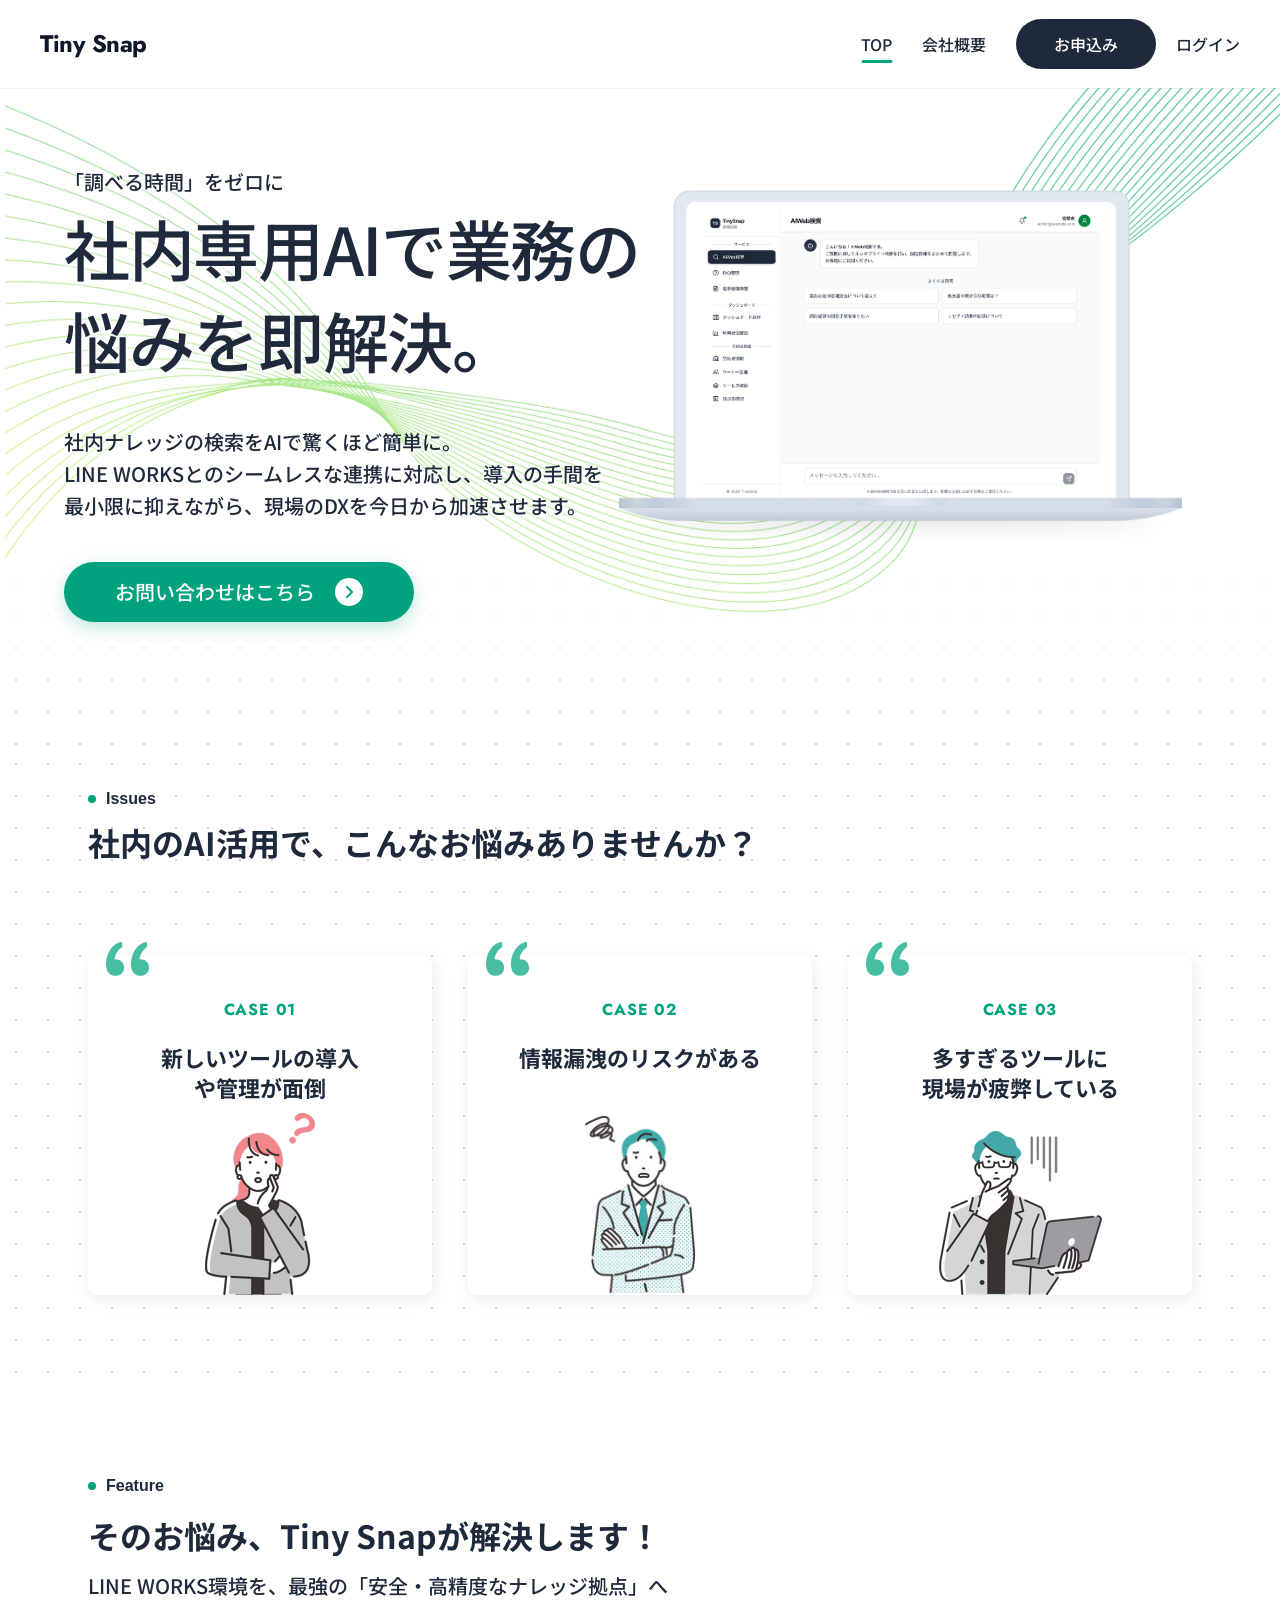
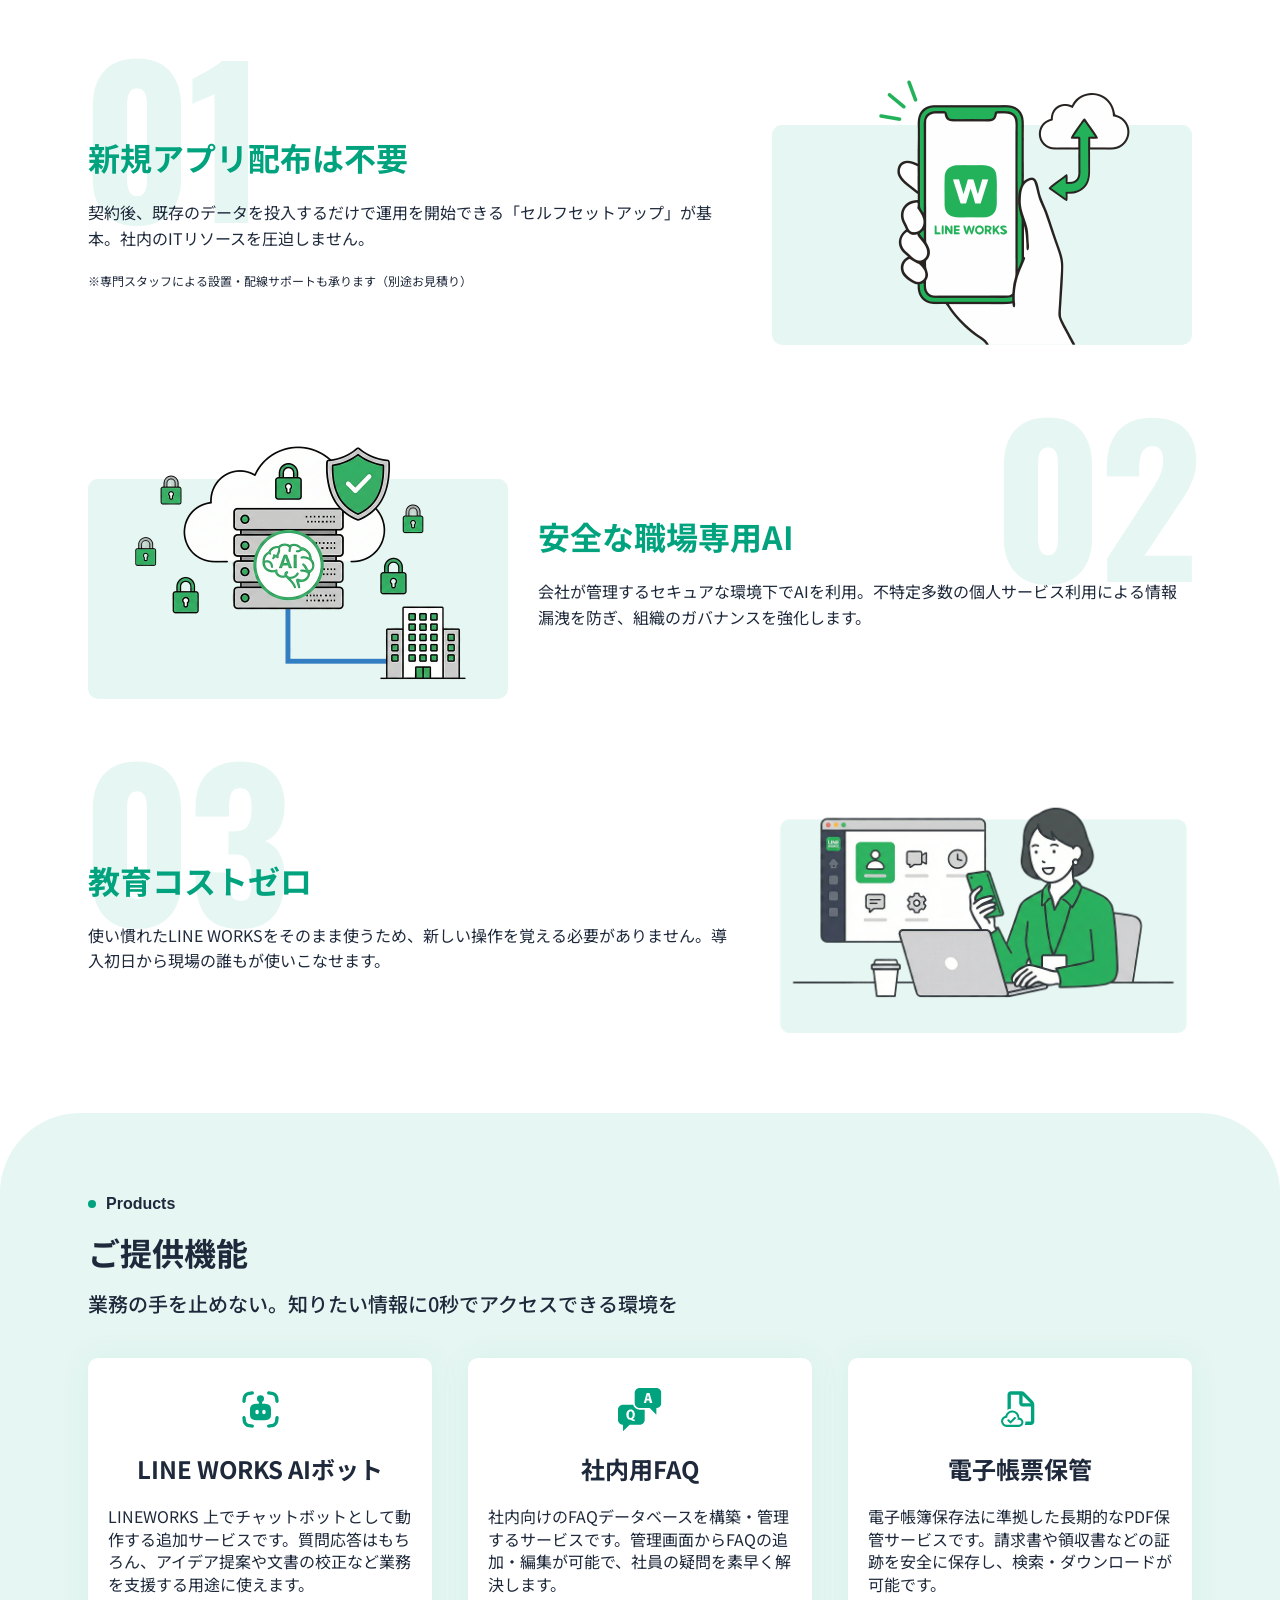
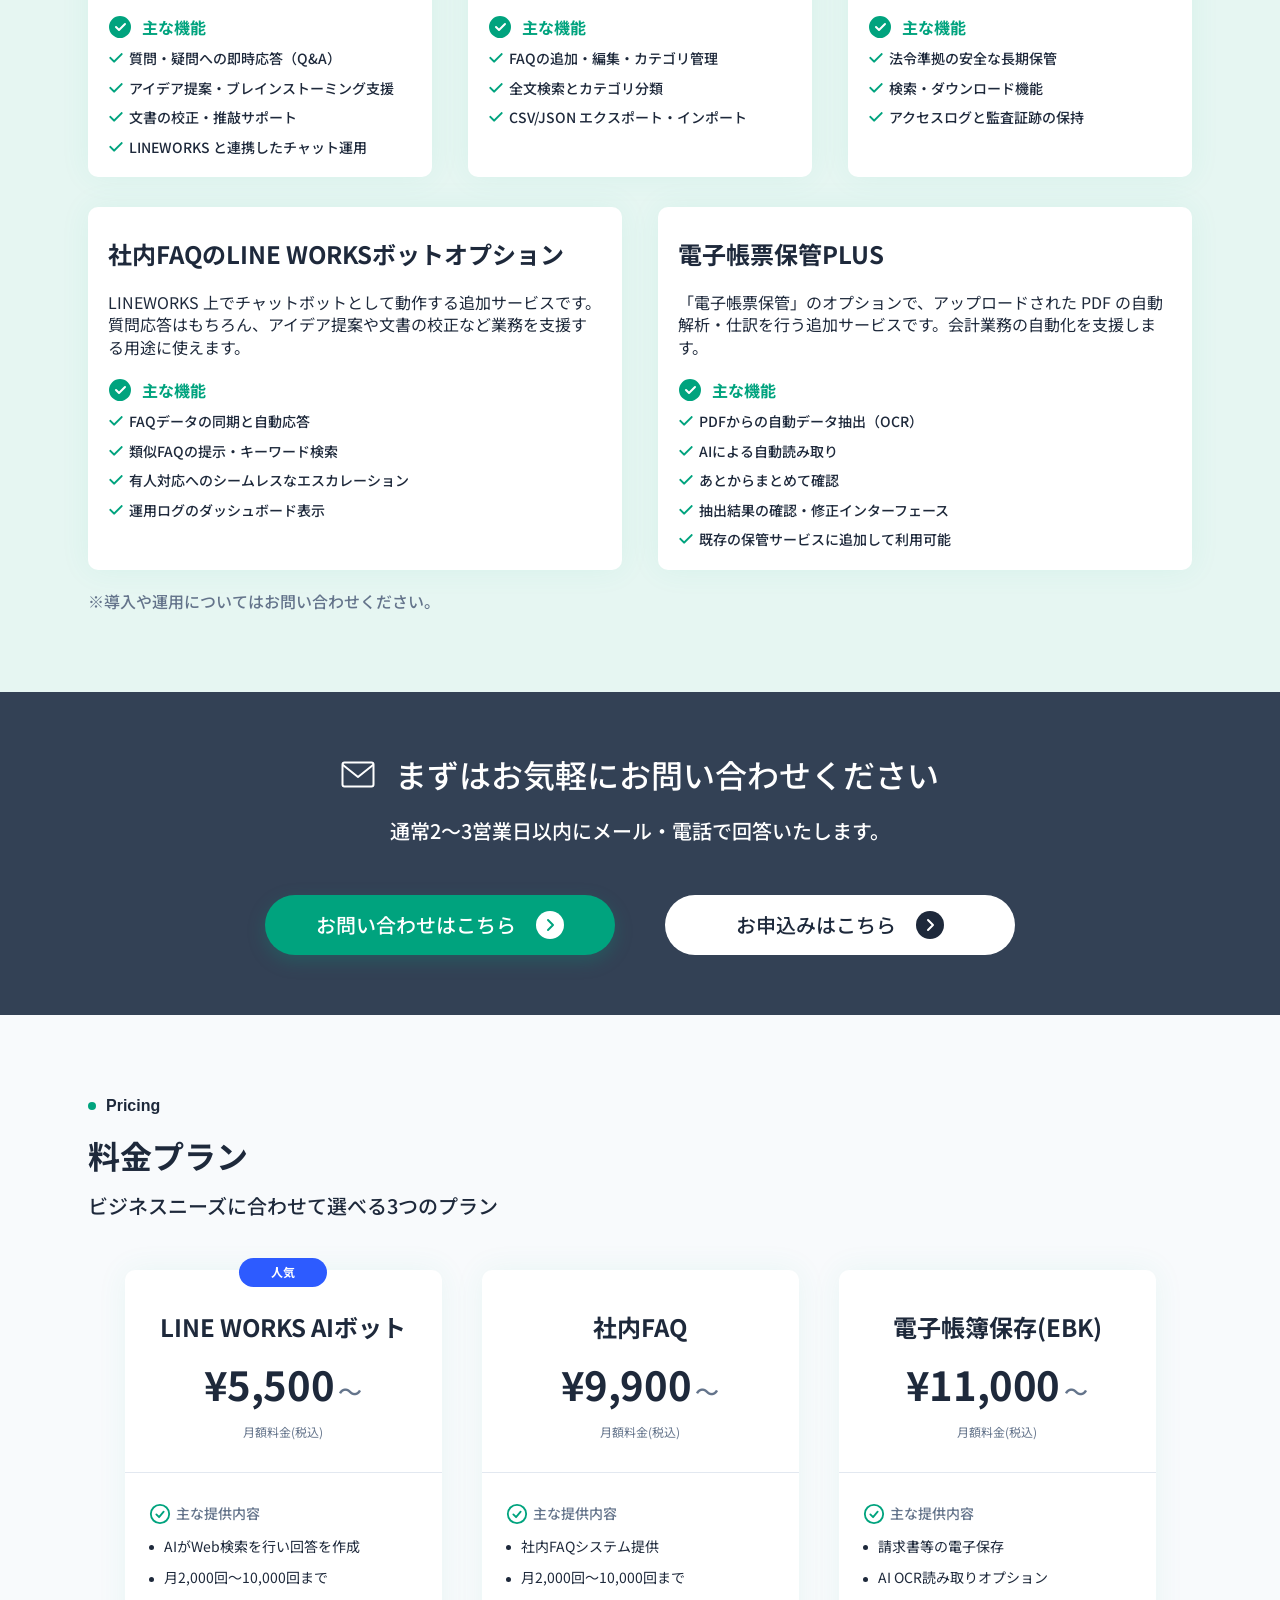
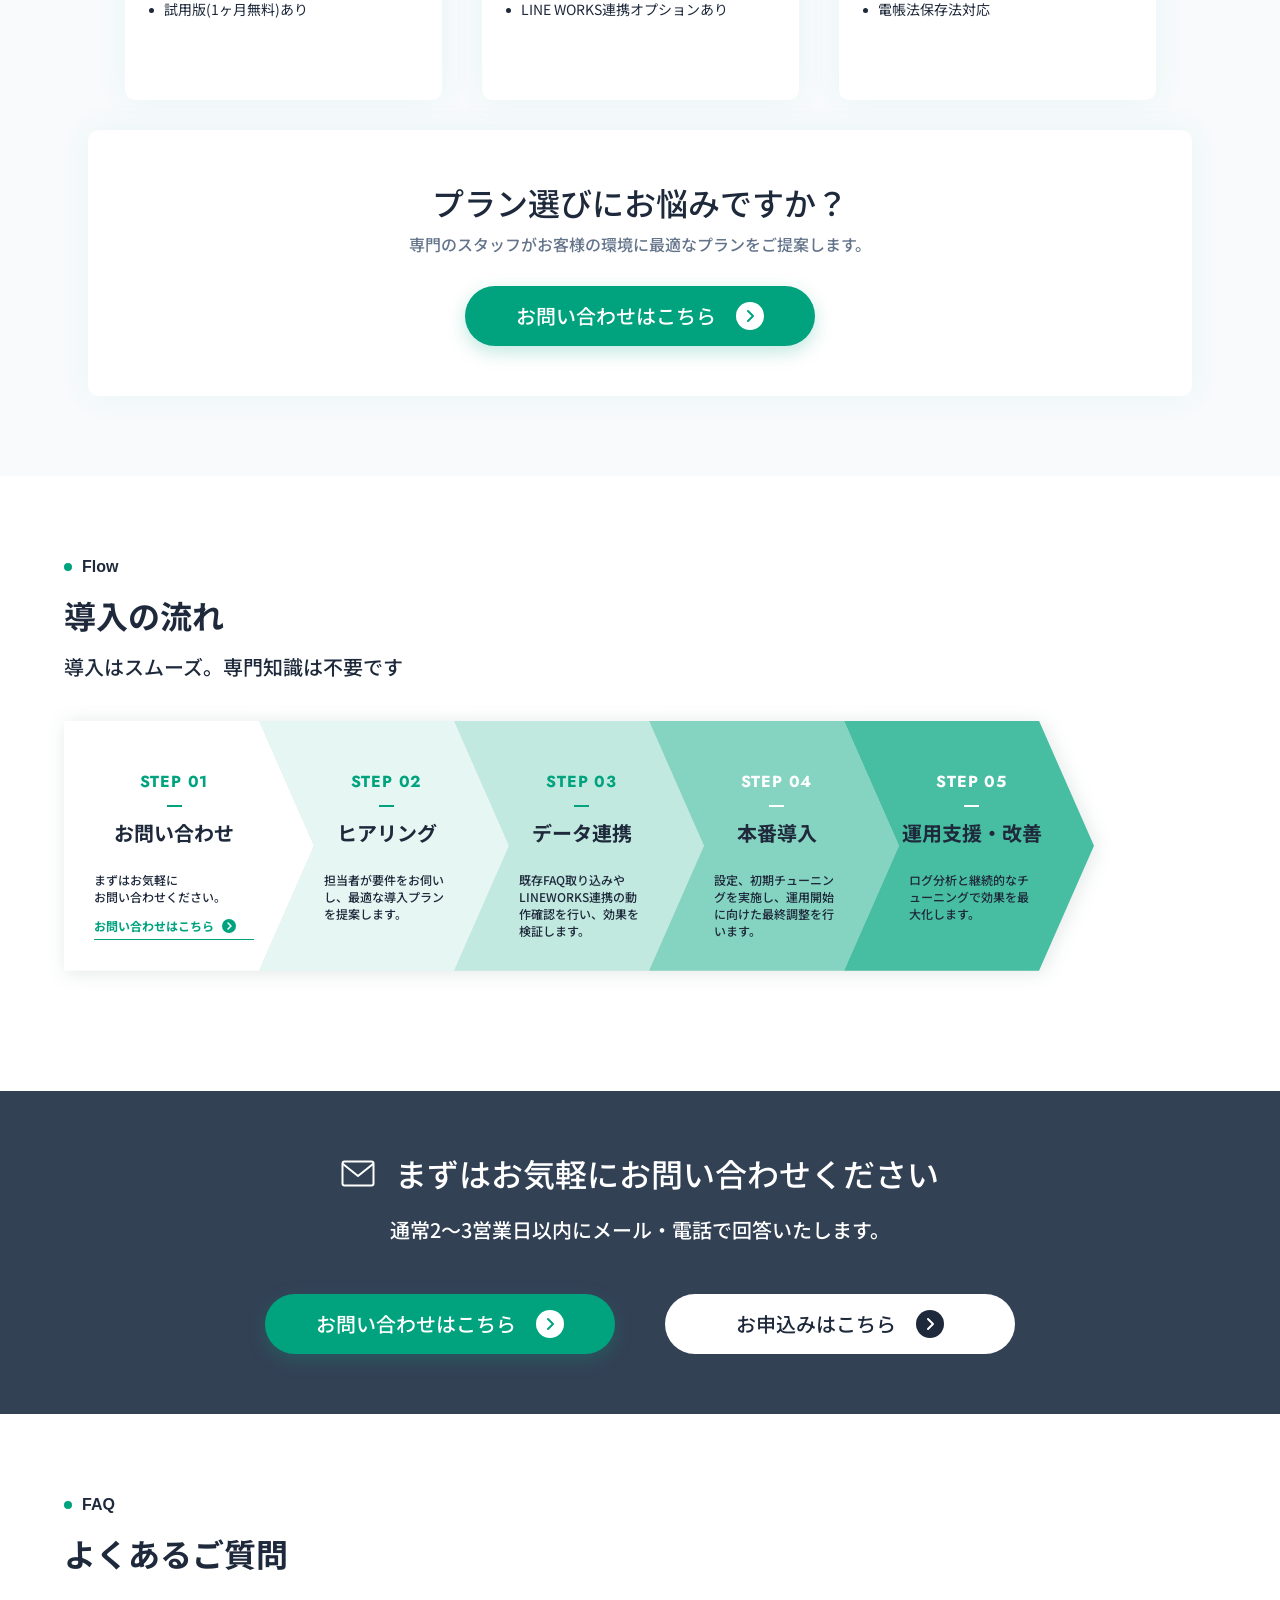
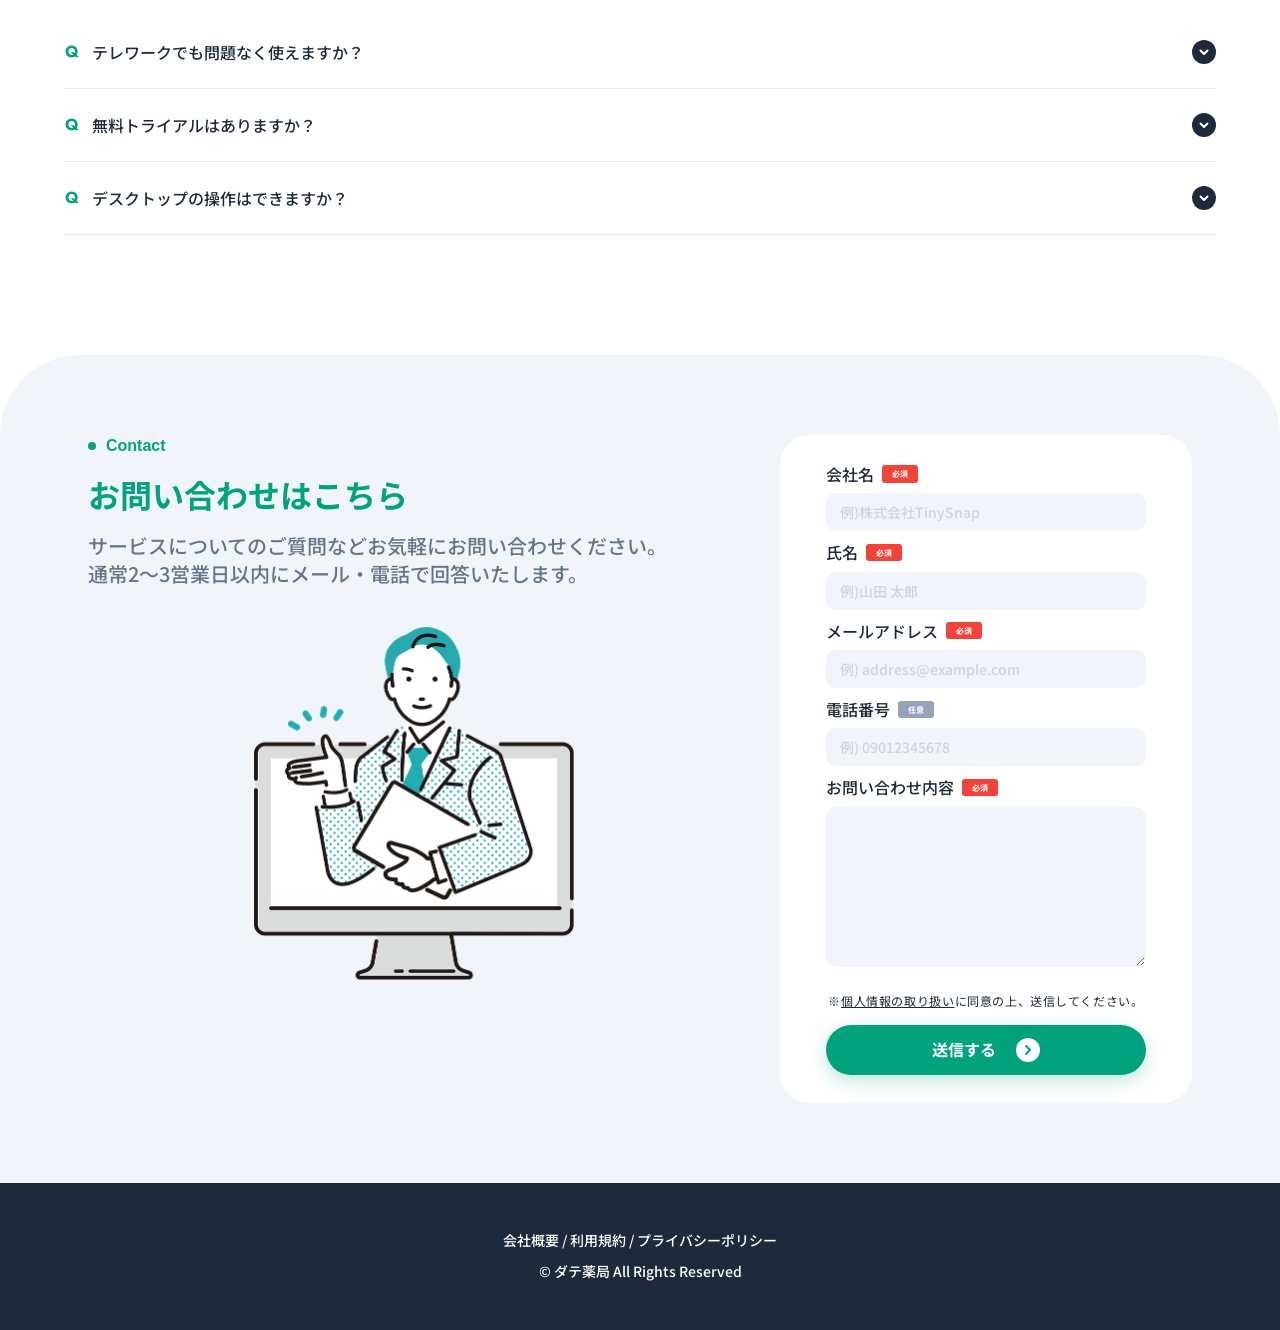
==== commit 2cfd1f24: "fix: apply designer feedback corrections to index.html - 全文検索とタグ付け → 全文検索とカテゴリ分類 - LINE WORKS AIボット:" ====
--- a/index.html
+++ b/index.html
@@ -241,10 +241,7 @@
                         <img src="images/mingcute_check-fill.svg" class="product-feature__check" alt="" width="16" height="16" aria-hidden="true">
                         <span>LINEWORKS と連携したチャット運用</span>
                       </li>
-                      <li class="product-feature__item">
-                        <img src="images/mingcute_check-fill.svg" class="product-feature__check" alt="" width="16" height="16" aria-hidden="true">
-                        <span>応答ログの確認とカスタマイズ</span>
-                      </li>
+
                     </ul>
                   </div>
                 </li>
@@ -271,7 +268,7 @@
                       </li>
                       <li class="product-feature__item">
                         <img src="images/mingcute_check-fill.svg" class="product-feature__check" alt="" width="16" height="16" aria-hidden="true">
-                        <span>全文検索とタグ付け</span>
+                        <span>全文検索とカテゴリ分類</span>
                       </li>
                       <li class="product-feature__item">
                         <img src="images/mingcute_check-fill.svg" class="product-feature__check" alt="" width="16" height="16" aria-hidden="true">
@@ -367,7 +364,11 @@
                       </li>
                       <li class="product-feature__item">
                         <img src="images/mingcute_check-fill.svg" class="product-feature__check" alt="" width="16" height="16" aria-hidden="true">
-                        <span>AIによる自動仕訳と会計データ出力</span>
+                        <span>AIによる自動読み取り</span>
+                      </li>
+                      <li class="product-feature__item">
+                        <img src="images/mingcute_check-fill.svg" class="product-feature__check" alt="" width="16" height="16" aria-hidden="true">
+                        <span>あとからまとめて確認</span>
                       </li>
                       <li class="product-feature__item">
                         <img src="images/mingcute_check-fill.svg" class="product-feature__check" alt="" width="16" height="16" aria-hidden="true">
@@ -459,7 +460,7 @@
                   <span>主な提供内容</span>
                 </p>
                 <ul class="plan-card__features">
-                  <li>Gemini Grounding提供</li>
+                  <li>AIがWeb検索を行い回答を作成</li>
                   <li>月2,000回〜10,000回まで</li>
                   <li>試用版(1ヶ月無料)あり</li>
                 </ul>
@@ -682,7 +683,7 @@
                 </span>
               </summary>
               <div class="faq-item__answer">
-                <p>お打ち合わせを実施させていただいたお客様に対して、2週間のトライアル期間をご用意しています。トライアル中の機能制限はなく、TinySnapのすべての機能をご利用いただけます。</p>
+                <p>お打ち合わせを実施させていただいたお客様に対して、1カ月のトライアル期間をご用意しています。トライアル中の機能制限はなく、TinySnapのすべての機能をご利用いただけます。</p>
               </div>
             </details>
           </li>
@@ -705,13 +706,6 @@
           </li>
         </ul>
 
-        <a href="#" class="faq__more">
-          <span>もっと見る</span>
-          <svg viewBox="0 0 28 28" fill="none" xmlns="http://www.w3.org/2000/svg" aria-hidden="true">
-            <circle cx="14" cy="14" r="14" fill="#FFFFFF"/>
-            <path d="M12 9l5 5-5 5" stroke="#00A37E" stroke-width="2" stroke-linecap="round" stroke-linejoin="round"/>
-          </svg>
-        </a>
       </div>
     </section>
 
